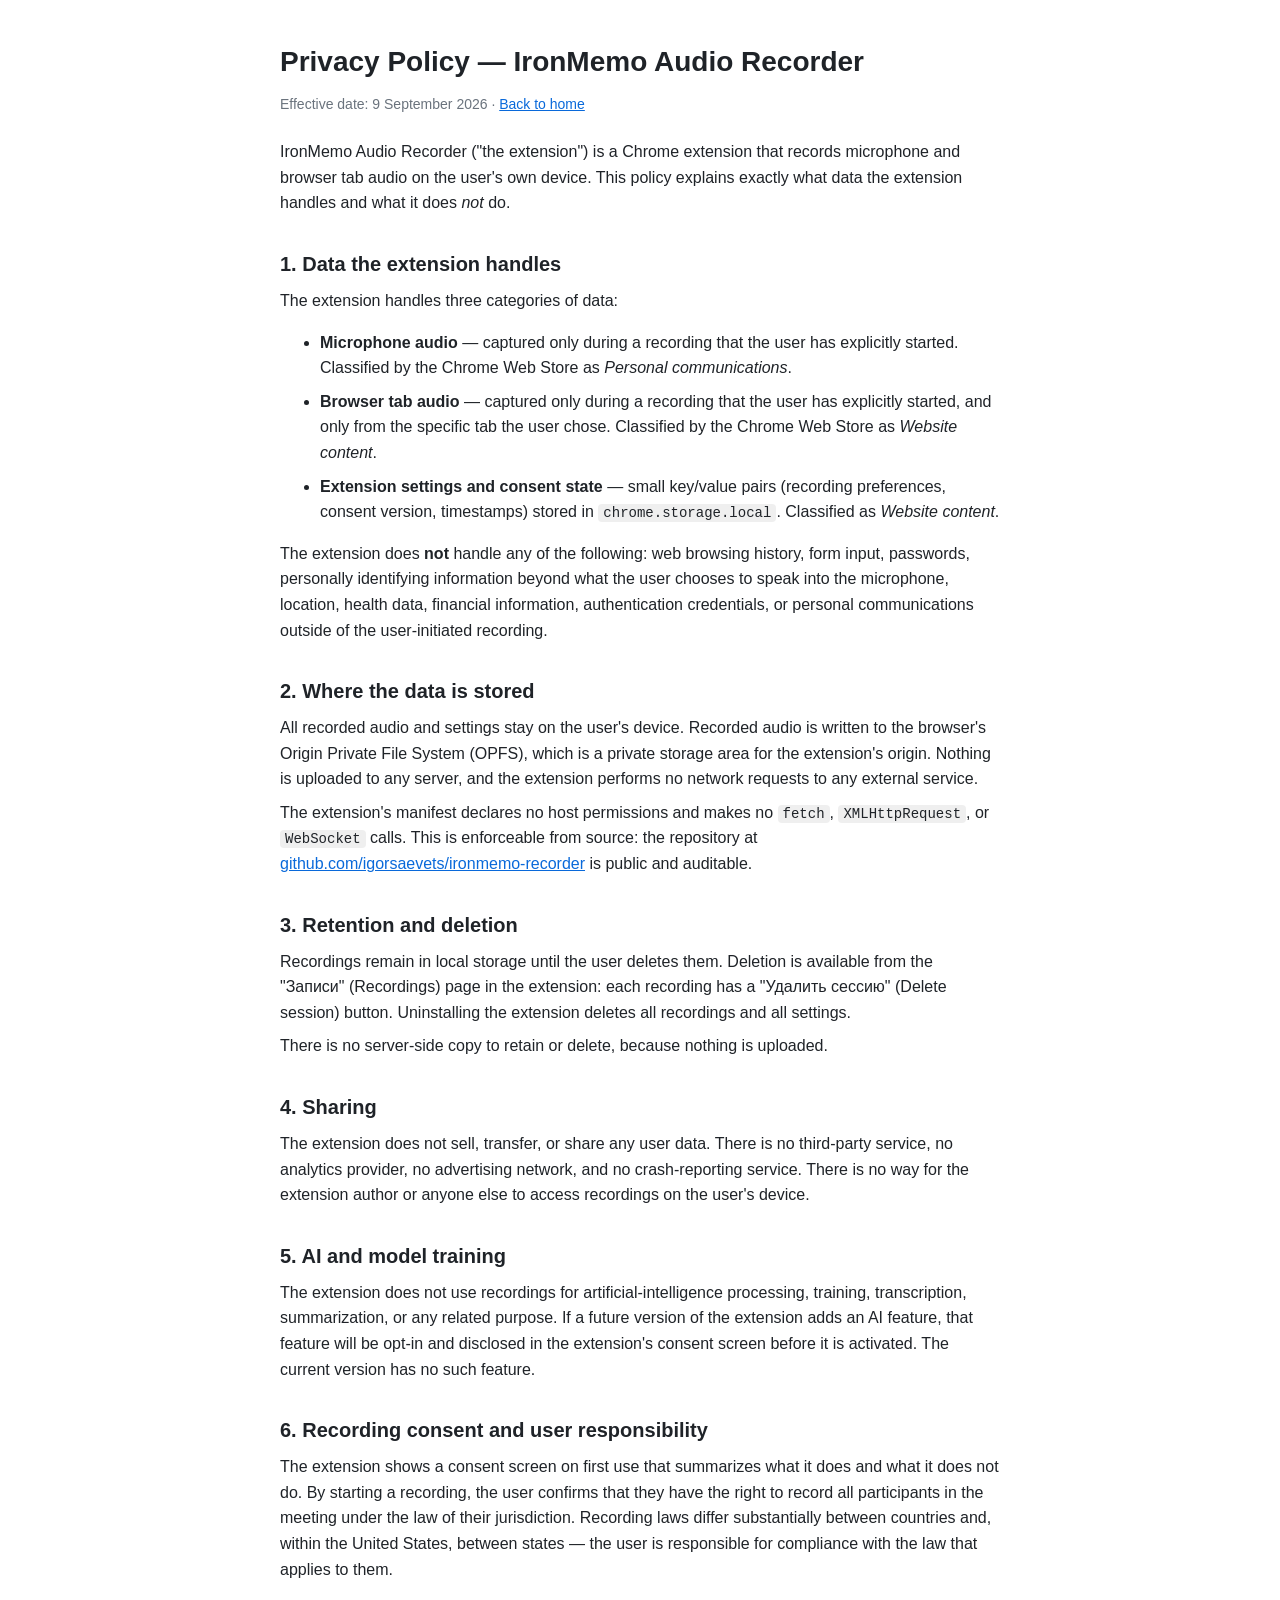
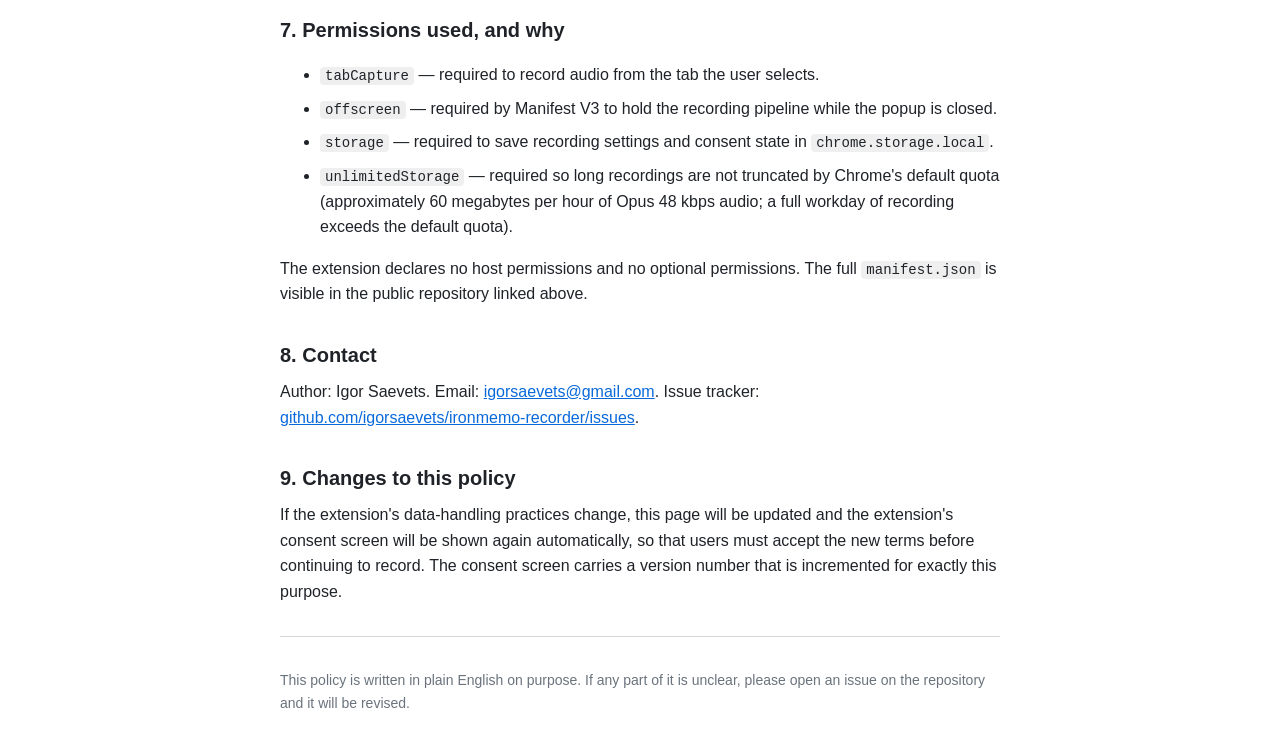
==== docs/privacy-policy.html @ f0b1908b "feat(v0.4.0): CWS submission material — privacy policy, i18n, homepage, Purple Potassium fix Group G" ====
<!DOCTYPE html>
<html lang="en">
<head>
<meta charset="utf-8">
<meta name="viewport" content="width=device-width,initial-scale=1">
<meta name="robots" content="index,follow">
<title>Privacy Policy — IronMemo Audio Recorder</title>
<style>
  :root { color-scheme: light dark; }
  html { font: 16px/1.6 -apple-system, "Segoe UI", Roboto, sans-serif; }
  body { max-width: 720px; margin: 40px auto; padding: 0 20px; color: #1f2328; background: #ffffff; }
  @media (prefers-color-scheme: dark) { body { color: #e6e8ee; background: #0f1115; } }
  h1 { font-size: 28px; margin: 0 0 8px; }
  h2 { font-size: 20px; margin: 32px 0 8px; }
  h3 { font-size: 16px; margin: 20px 0 6px; }
  p, li { margin: 8px 0; }
  code { background: rgba(120,120,120,.12); padding: 1px 5px; border-radius: 4px; font-size: 14px; }
  .meta { color: #6a737d; font-size: 14px; margin-bottom: 24px; }
  a { color: #0969da; }
  @media (prefers-color-scheme: dark) { a { color: #4f7cff; } }
  hr { border: 0; border-top: 1px solid rgba(120,120,120,.3); margin: 32px 0; }
</style>
</head>
<body>
<h1>Privacy Policy — IronMemo Audio Recorder</h1>
<p class="meta">Effective date: 9 September 2026 · <a href="./">Back to home</a></p>

<p>IronMemo Audio Recorder ("the extension") is a Chrome extension that records microphone and browser tab audio on the user's own device. This policy explains exactly what data the extension handles and what it does <em>not</em> do.</p>

<h2>1. Data the extension handles</h2>
<p>The extension handles three categories of data:</p>
<ul>
  <li><strong>Microphone audio</strong> — captured only during a recording that the user has explicitly started. Classified by the Chrome Web Store as <em>Personal communications</em>.</li>
  <li><strong>Browser tab audio</strong> — captured only during a recording that the user has explicitly started, and only from the specific tab the user chose. Classified by the Chrome Web Store as <em>Website content</em>.</li>
  <li><strong>Extension settings and consent state</strong> — small key/value pairs (recording preferences, consent version, timestamps) stored in <code>chrome.storage.local</code>. Classified as <em>Website content</em>.</li>
</ul>

<p>The extension does <strong>not</strong> handle any of the following: web browsing history, form input, passwords, personally identifying information beyond what the user chooses to speak into the microphone, location, health data, financial information, authentication credentials, or personal communications outside of the user-initiated recording.</p>

<h2>2. Where the data is stored</h2>
<p>All recorded audio and settings stay on the user's device. Recorded audio is written to the browser's Origin Private File System (OPFS), which is a private storage area for the extension's origin. Nothing is uploaded to any server, and the extension performs no network requests to any external service.</p>

<p>The extension's manifest declares no host permissions and makes no <code>fetch</code>, <code>XMLHttpRequest</code>, or <code>WebSocket</code> calls. This is enforceable from source: the repository at <a href="https://github.com/igorsaevets/ironmemo-recorder">github.com/igorsaevets/ironmemo-recorder</a> is public and auditable.</p>

<h2>3. Retention and deletion</h2>
<p>Recordings remain in local storage until the user deletes them. Deletion is available from the "Записи" (Recordings) page in the extension: each recording has a "Удалить сессию" (Delete session) button. Uninstalling the extension deletes all recordings and all settings.</p>

<p>There is no server-side copy to retain or delete, because nothing is uploaded.</p>

<h2>4. Sharing</h2>
<p>The extension does not sell, transfer, or share any user data. There is no third-party service, no analytics provider, no advertising network, and no crash-reporting service. There is no way for the extension author or anyone else to access recordings on the user's device.</p>

<h2>5. AI and model training</h2>
<p>The extension does not use recordings for artificial-intelligence processing, training, transcription, summarization, or any related purpose. If a future version of the extension adds an AI feature, that feature will be opt-in and disclosed in the extension's consent screen before it is activated. The current version has no such feature.</p>

<h2>6. Recording consent and user responsibility</h2>
<p>The extension shows a consent screen on first use that summarizes what it does and what it does not do. By starting a recording, the user confirms that they have the right to record all participants in the meeting under the law of their jurisdiction. Recording laws differ substantially between countries and, within the United States, between states — the user is responsible for compliance with the law that applies to them.</p>

<h2>7. Permissions used, and why</h2>
<ul>
  <li><code>tabCapture</code> — required to record audio from the tab the user selects.</li>
  <li><code>offscreen</code> — required by Manifest V3 to hold the recording pipeline while the popup is closed.</li>
  <li><code>storage</code> — required to save recording settings and consent state in <code>chrome.storage.local</code>.</li>
  <li><code>unlimitedStorage</code> — required so long recordings are not truncated by Chrome's default quota (approximately 60 megabytes per hour of Opus 48 kbps audio; a full workday of recording exceeds the default quota).</li>
</ul>

<p>The extension declares no host permissions and no optional permissions. The full <code>manifest.json</code> is visible in the public repository linked above.</p>

<h2>8. Contact</h2>
<p>Author: Igor Saevets. Email: <a href="mailto:igorsaevets@gmail.com">igorsaevets@gmail.com</a>. Issue tracker: <a href="https://github.com/igorsaevets/ironmemo-recorder/issues">github.com/igorsaevets/ironmemo-recorder/issues</a>.</p>

<h2>9. Changes to this policy</h2>
<p>If the extension's data-handling practices change, this page will be updated and the extension's consent screen will be shown again automatically, so that users must accept the new terms before continuing to record. The consent screen carries a version number that is incremented for exactly this purpose.</p>

<hr>
<p class="meta">This policy is written in plain English on purpose. If any part of it is unclear, please open an issue on the repository and it will be revised.</p>
</body>
</html>
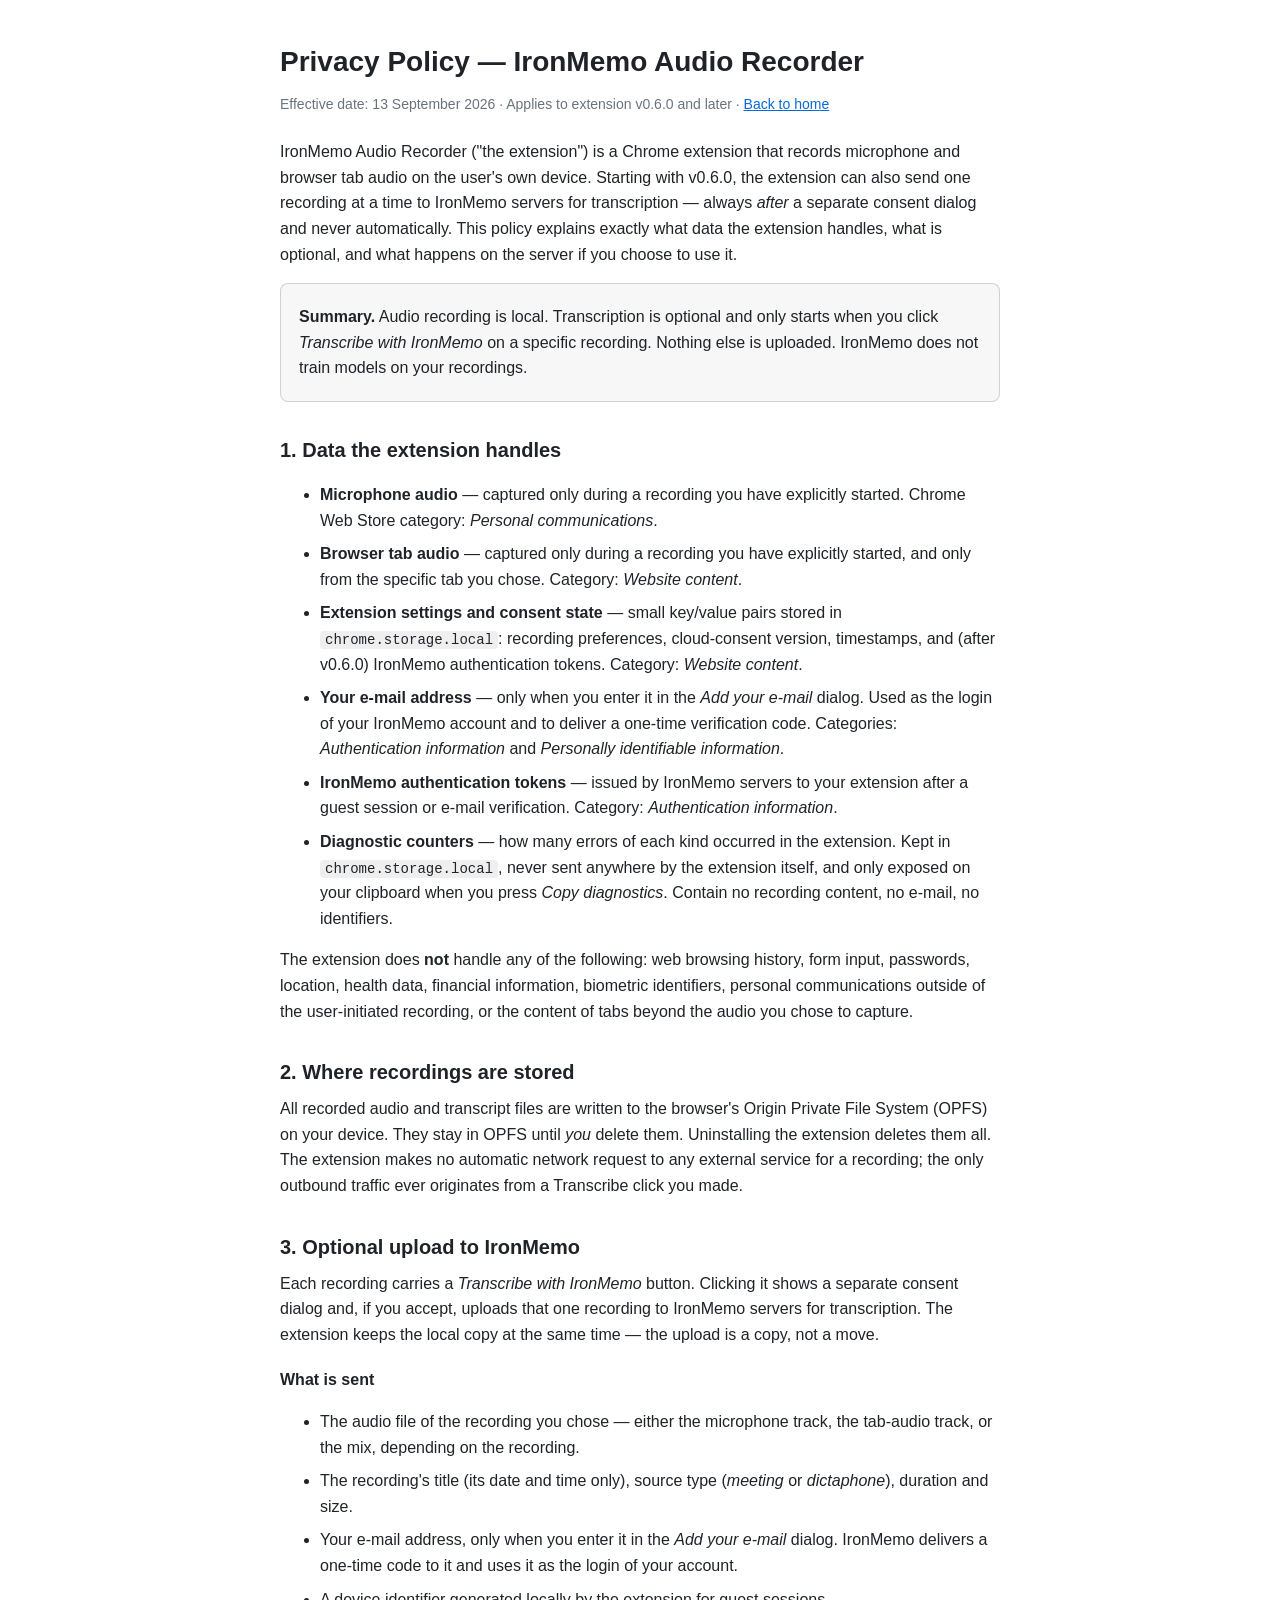
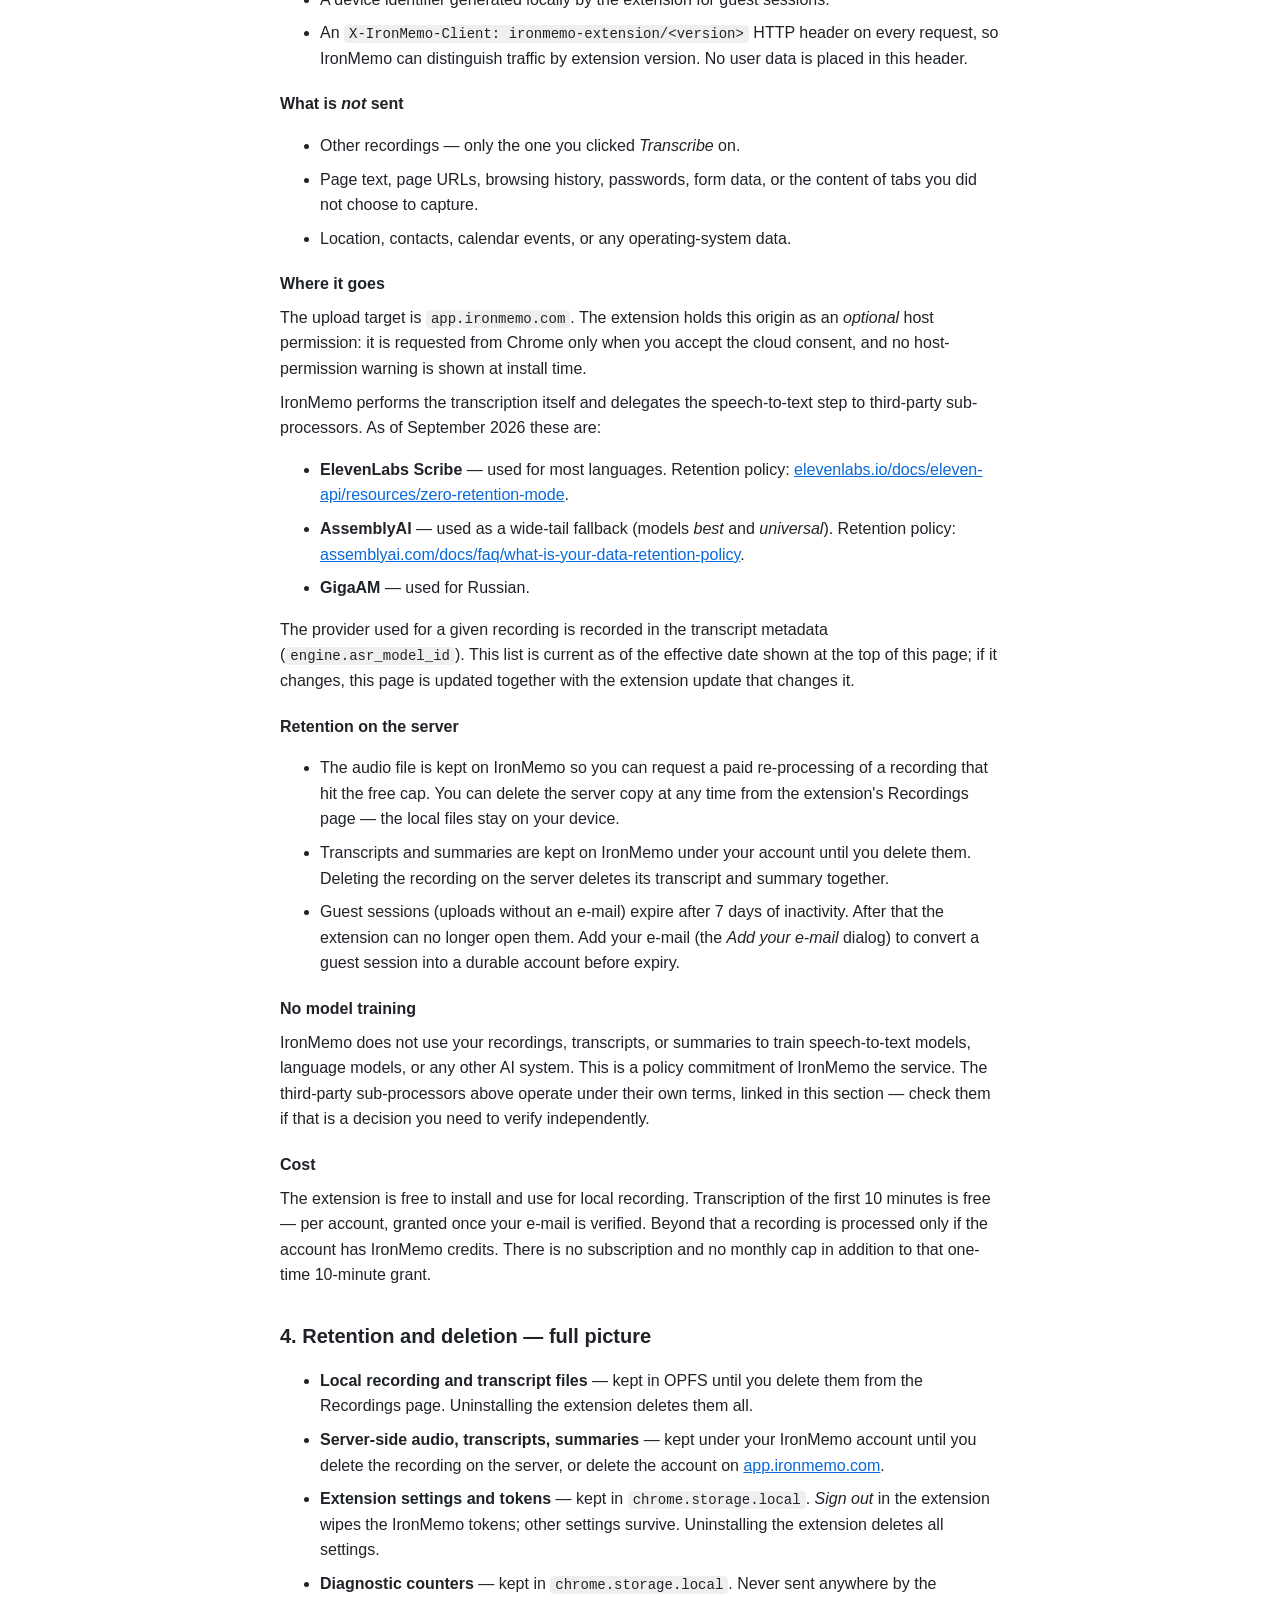
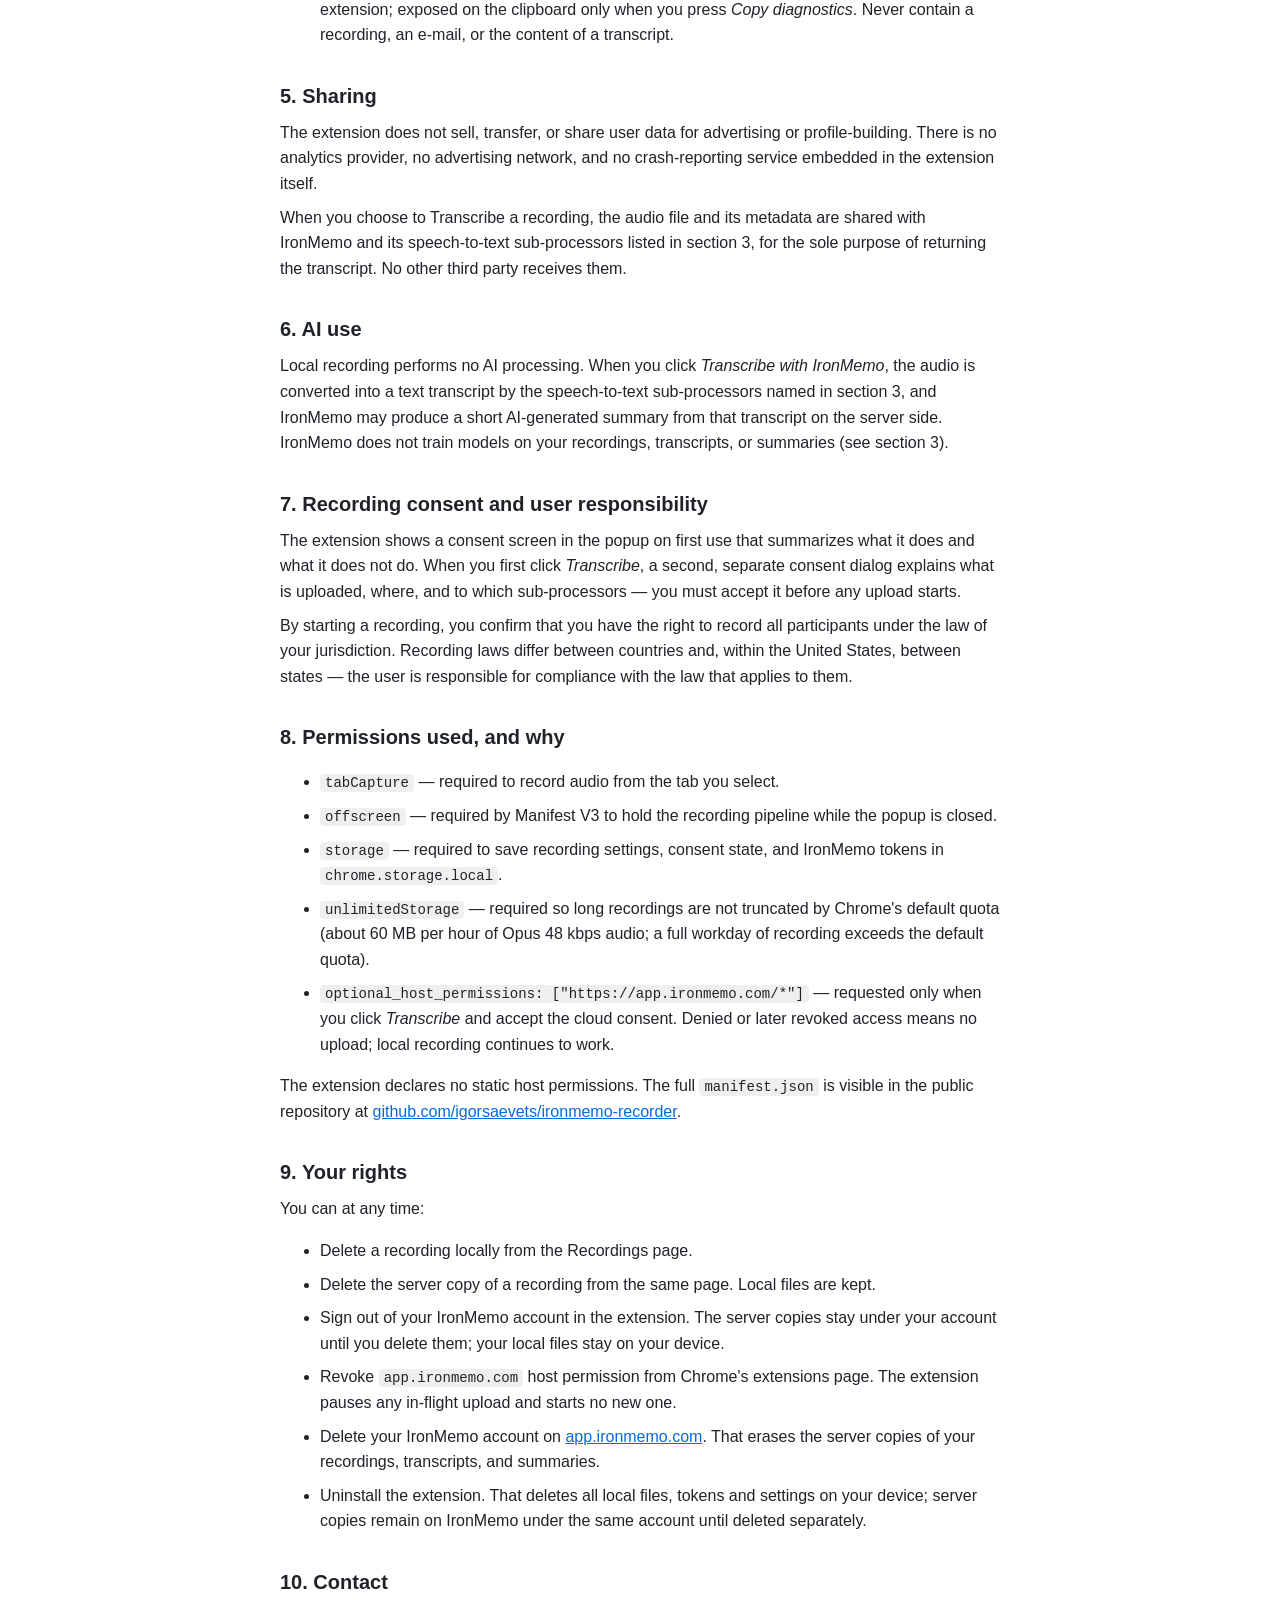
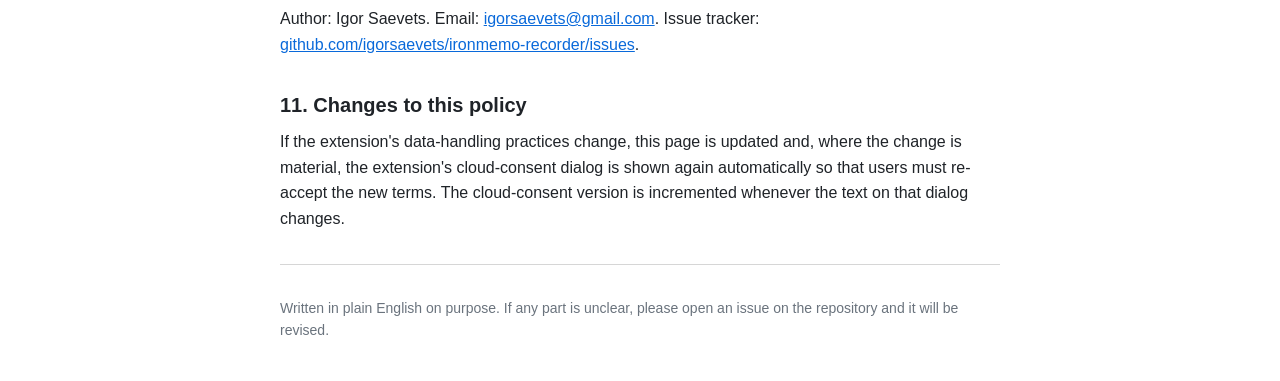
==== commit b51fffdb: "release(v0.6.0): ingest listing + privacy policy + CWS package (I4c) Ships the ingest feature to the" ====
--- a/docs/privacy-policy.html
+++ b/docs/privacy-policy.html
@@ -19,60 +19,127 @@
   a { color: #0969da; }
   @media (prefers-color-scheme: dark) { a { color: #4f7cff; } }
   hr { border: 0; border-top: 1px solid rgba(120,120,120,.3); margin: 32px 0; }
+  .box { border: 1px solid rgba(120,120,120,.3); border-radius: 8px; padding: 12px 18px; margin: 16px 0; background: rgba(120,120,120,.06); }
 </style>
 </head>
 <body>
 <h1>Privacy Policy — IronMemo Audio Recorder</h1>
-<p class="meta">Effective date: 9 September 2026 · <a href="./">Back to home</a></p>
+<p class="meta">Effective date: 13 September 2026 · Applies to extension v0.6.0 and later · <a href="./">Back to home</a></p>
 
-<p>IronMemo Audio Recorder ("the extension") is a Chrome extension that records microphone and browser tab audio on the user's own device. This policy explains exactly what data the extension handles and what it does <em>not</em> do.</p>
+<p>IronMemo Audio Recorder ("the extension") is a Chrome extension that records microphone and browser tab audio on the user's own device. Starting with v0.6.0, the extension can also send one recording at a time to IronMemo servers for transcription — always <em>after</em> a separate consent dialog and never automatically. This policy explains exactly what data the extension handles, what is optional, and what happens on the server if you choose to use it.</p>
+
+<div class="box">
+<p><strong>Summary.</strong> Audio recording is local. Transcription is optional and only starts when you click <em>Transcribe with IronMemo</em> on a specific recording. Nothing else is uploaded. IronMemo does not train models on your recordings.</p>
+</div>
 
 <h2>1. Data the extension handles</h2>
-<p>The extension handles three categories of data:</p>
 <ul>
-  <li><strong>Microphone audio</strong> — captured only during a recording that the user has explicitly started. Classified by the Chrome Web Store as <em>Personal communications</em>.</li>
-  <li><strong>Browser tab audio</strong> — captured only during a recording that the user has explicitly started, and only from the specific tab the user chose. Classified by the Chrome Web Store as <em>Website content</em>.</li>
-  <li><strong>Extension settings and consent state</strong> — small key/value pairs (recording preferences, consent version, timestamps) stored in <code>chrome.storage.local</code>. Classified as <em>Website content</em>.</li>
+  <li><strong>Microphone audio</strong> — captured only during a recording you have explicitly started. Chrome Web Store category: <em>Personal communications</em>.</li>
+  <li><strong>Browser tab audio</strong> — captured only during a recording you have explicitly started, and only from the specific tab you chose. Category: <em>Website content</em>.</li>
+  <li><strong>Extension settings and consent state</strong> — small key/value pairs stored in <code>chrome.storage.local</code>: recording preferences, cloud-consent version, timestamps, and (after v0.6.0) IronMemo authentication tokens. Category: <em>Website content</em>.</li>
+  <li><strong>Your e-mail address</strong> — only when you enter it in the <em>Add your e-mail</em> dialog. Used as the login of your IronMemo account and to deliver a one-time verification code. Categories: <em>Authentication information</em> and <em>Personally identifiable information</em>.</li>
+  <li><strong>IronMemo authentication tokens</strong> — issued by IronMemo servers to your extension after a guest session or e-mail verification. Category: <em>Authentication information</em>.</li>
+  <li><strong>Diagnostic counters</strong> — how many errors of each kind occurred in the extension. Kept in <code>chrome.storage.local</code>, never sent anywhere by the extension itself, and only exposed on your clipboard when you press <em>Copy diagnostics</em>. Contain no recording content, no e-mail, no identifiers.</li>
 </ul>
 
-<p>The extension does <strong>not</strong> handle any of the following: web browsing history, form input, passwords, personally identifying information beyond what the user chooses to speak into the microphone, location, health data, financial information, authentication credentials, or personal communications outside of the user-initiated recording.</p>
+<p>The extension does <strong>not</strong> handle any of the following: web browsing history, form input, passwords, location, health data, financial information, biometric identifiers, personal communications outside of the user-initiated recording, or the content of tabs beyond the audio you chose to capture.</p>
 
-<h2>2. Where the data is stored</h2>
-<p>All recorded audio and settings stay on the user's device. Recorded audio is written to the browser's Origin Private File System (OPFS), which is a private storage area for the extension's origin. Nothing is uploaded to any server, and the extension performs no network requests to any external service.</p>
+<h2>2. Where recordings are stored</h2>
+<p>All recorded audio and transcript files are written to the browser's Origin Private File System (OPFS) on your device. They stay in OPFS until <em>you</em> delete them. Uninstalling the extension deletes them all. The extension makes no automatic network request to any external service for a recording; the only outbound traffic ever originates from a Transcribe click you made.</p>
 
-<p>The extension's manifest declares no host permissions and makes no <code>fetch</code>, <code>XMLHttpRequest</code>, or <code>WebSocket</code> calls. This is enforceable from source: the repository at <a href="https://github.com/igorsaevets/ironmemo-recorder">github.com/igorsaevets/ironmemo-recorder</a> is public and auditable.</p>
+<h2>3. Optional upload to IronMemo</h2>
 
-<h2>3. Retention and deletion</h2>
-<p>Recordings remain in local storage until the user deletes them. Deletion is available from the "Записи" (Recordings) page in the extension: each recording has a "Удалить сессию" (Delete session) button. Uninstalling the extension deletes all recordings and all settings.</p>
+<p>Each recording carries a <em>Transcribe with IronMemo</em> button. Clicking it shows a separate consent dialog and, if you accept, uploads that one recording to IronMemo servers for transcription. The extension keeps the local copy at the same time — the upload is a copy, not a move.</p>
 
-<p>There is no server-side copy to retain or delete, because nothing is uploaded.</p>
-
-<h2>4. Sharing</h2>
-<p>The extension does not sell, transfer, or share any user data. There is no third-party service, no analytics provider, no advertising network, and no crash-reporting service. There is no way for the extension author or anyone else to access recordings on the user's device.</p>
-
-<h2>5. AI and model training</h2>
-<p>The extension does not use recordings for artificial-intelligence processing, training, transcription, summarization, or any related purpose. If a future version of the extension adds an AI feature, that feature will be opt-in and disclosed in the extension's consent screen before it is activated. The current version has no such feature.</p>
-
-<h2>6. Recording consent and user responsibility</h2>
-<p>The extension shows a consent screen on first use that summarizes what it does and what it does not do. By starting a recording, the user confirms that they have the right to record all participants in the meeting under the law of their jurisdiction. Recording laws differ substantially between countries and, within the United States, between states — the user is responsible for compliance with the law that applies to them.</p>
-
-<h2>7. Permissions used, and why</h2>
+<h3>What is sent</h3>
 <ul>
-  <li><code>tabCapture</code> — required to record audio from the tab the user selects.</li>
-  <li><code>offscreen</code> — required by Manifest V3 to hold the recording pipeline while the popup is closed.</li>
-  <li><code>storage</code> — required to save recording settings and consent state in <code>chrome.storage.local</code>.</li>
-  <li><code>unlimitedStorage</code> — required so long recordings are not truncated by Chrome's default quota (approximately 60 megabytes per hour of Opus 48 kbps audio; a full workday of recording exceeds the default quota).</li>
+  <li>The audio file of the recording you chose — either the microphone track, the tab-audio track, or the mix, depending on the recording.</li>
+  <li>The recording's title (its date and time only), source type (<em>meeting</em> or <em>dictaphone</em>), duration and size.</li>
+  <li>Your e-mail address, only when you enter it in the <em>Add your e-mail</em> dialog. IronMemo delivers a one-time code to it and uses it as the login of your account.</li>
+  <li>A device identifier generated locally by the extension for guest sessions.</li>
+  <li>An <code>X-IronMemo-Client: ironmemo-extension/&lt;version&gt;</code> HTTP header on every request, so IronMemo can distinguish traffic by extension version. No user data is placed in this header.</li>
 </ul>
 
-<p>The extension declares no host permissions and no optional permissions. The full <code>manifest.json</code> is visible in the public repository linked above.</p>
+<h3>What is <em>not</em> sent</h3>
+<ul>
+  <li>Other recordings — only the one you clicked <em>Transcribe</em> on.</li>
+  <li>Page text, page URLs, browsing history, passwords, form data, or the content of tabs you did not choose to capture.</li>
+  <li>Location, contacts, calendar events, or any operating-system data.</li>
+</ul>
 
-<h2>8. Contact</h2>
+<h3>Where it goes</h3>
+<p>The upload target is <code>app.ironmemo.com</code>. The extension holds this origin as an <em>optional</em> host permission: it is requested from Chrome only when you accept the cloud consent, and no host-permission warning is shown at install time.</p>
+
+<p>IronMemo performs the transcription itself and delegates the speech-to-text step to third-party sub-processors. As of September 2026 these are:</p>
+<ul>
+  <li><strong>ElevenLabs Scribe</strong> — used for most languages. Retention policy: <a href="https://elevenlabs.io/docs/eleven-api/resources/zero-retention-mode">elevenlabs.io/docs/eleven-api/resources/zero-retention-mode</a>.</li>
+  <li><strong>AssemblyAI</strong> — used as a wide-tail fallback (models <em>best</em> and <em>universal</em>). Retention policy: <a href="https://www.assemblyai.com/docs/faq/what-is-your-data-retention-policy">assemblyai.com/docs/faq/what-is-your-data-retention-policy</a>.</li>
+  <li><strong>GigaAM</strong> — used for Russian.</li>
+</ul>
+<p>The provider used for a given recording is recorded in the transcript metadata (<code>engine.asr_model_id</code>). This list is current as of the effective date shown at the top of this page; if it changes, this page is updated together with the extension update that changes it.</p>
+
+<h3>Retention on the server</h3>
+<ul>
+  <li>The audio file is kept on IronMemo so you can request a paid re-processing of a recording that hit the free cap. You can delete the server copy at any time from the extension's Recordings page — the local files stay on your device.</li>
+  <li>Transcripts and summaries are kept on IronMemo under your account until you delete them. Deleting the recording on the server deletes its transcript and summary together.</li>
+  <li>Guest sessions (uploads without an e-mail) expire after 7 days of inactivity. After that the extension can no longer open them. Add your e-mail (the <em>Add your e-mail</em> dialog) to convert a guest session into a durable account before expiry.</li>
+</ul>
+
+<h3>No model training</h3>
+<p>IronMemo does not use your recordings, transcripts, or summaries to train speech-to-text models, language models, or any other AI system. This is a policy commitment of IronMemo the service. The third-party sub-processors above operate under their own terms, linked in this section — check them if that is a decision you need to verify independently.</p>
+
+<h3>Cost</h3>
+<p>The extension is free to install and use for local recording. Transcription of the first 10 minutes is free — per account, granted once your e-mail is verified. Beyond that a recording is processed only if the account has IronMemo credits. There is no subscription and no monthly cap in addition to that one-time 10-minute grant.</p>
+
+<h2>4. Retention and deletion — full picture</h2>
+<ul>
+  <li><strong>Local recording and transcript files</strong> — kept in OPFS until you delete them from the Recordings page. Uninstalling the extension deletes them all.</li>
+  <li><strong>Server-side audio, transcripts, summaries</strong> — kept under your IronMemo account until you delete the recording on the server, or delete the account on <a href="https://app.ironmemo.com">app.ironmemo.com</a>.</li>
+  <li><strong>Extension settings and tokens</strong> — kept in <code>chrome.storage.local</code>. <em>Sign out</em> in the extension wipes the IronMemo tokens; other settings survive. Uninstalling the extension deletes all settings.</li>
+  <li><strong>Diagnostic counters</strong> — kept in <code>chrome.storage.local</code>. Never sent anywhere by the extension; exposed on the clipboard only when you press <em>Copy diagnostics</em>. Never contain a recording, an e-mail, or the content of a transcript.</li>
+</ul>
+
+<h2>5. Sharing</h2>
+<p>The extension does not sell, transfer, or share user data for advertising or profile-building. There is no analytics provider, no advertising network, and no crash-reporting service embedded in the extension itself.</p>
+
+<p>When you choose to Transcribe a recording, the audio file and its metadata are shared with IronMemo and its speech-to-text sub-processors listed in section 3, for the sole purpose of returning the transcript. No other third party receives them.</p>
+
+<h2>6. AI use</h2>
+<p>Local recording performs no AI processing. When you click <em>Transcribe with IronMemo</em>, the audio is converted into a text transcript by the speech-to-text sub-processors named in section 3, and IronMemo may produce a short AI-generated summary from that transcript on the server side. IronMemo does not train models on your recordings, transcripts, or summaries (see section 3).</p>
+
+<h2>7. Recording consent and user responsibility</h2>
+<p>The extension shows a consent screen in the popup on first use that summarizes what it does and what it does not do. When you first click <em>Transcribe</em>, a second, separate consent dialog explains what is uploaded, where, and to which sub-processors — you must accept it before any upload starts.</p>
+<p>By starting a recording, you confirm that you have the right to record all participants under the law of your jurisdiction. Recording laws differ between countries and, within the United States, between states — the user is responsible for compliance with the law that applies to them.</p>
+
+<h2>8. Permissions used, and why</h2>
+<ul>
+  <li><code>tabCapture</code> — required to record audio from the tab you select.</li>
+  <li><code>offscreen</code> — required by Manifest V3 to hold the recording pipeline while the popup is closed.</li>
+  <li><code>storage</code> — required to save recording settings, consent state, and IronMemo tokens in <code>chrome.storage.local</code>.</li>
+  <li><code>unlimitedStorage</code> — required so long recordings are not truncated by Chrome's default quota (about 60 MB per hour of Opus 48 kbps audio; a full workday of recording exceeds the default quota).</li>
+  <li><code>optional_host_permissions: ["https://app.ironmemo.com/*"]</code> — requested only when you click <em>Transcribe</em> and accept the cloud consent. Denied or later revoked access means no upload; local recording continues to work.</li>
+</ul>
+
+<p>The extension declares no static host permissions. The full <code>manifest.json</code> is visible in the public repository at <a href="https://github.com/igorsaevets/ironmemo-recorder">github.com/igorsaevets/ironmemo-recorder</a>.</p>
+
+<h2>9. Your rights</h2>
+<p>You can at any time:</p>
+<ul>
+  <li>Delete a recording locally from the Recordings page.</li>
+  <li>Delete the server copy of a recording from the same page. Local files are kept.</li>
+  <li>Sign out of your IronMemo account in the extension. The server copies stay under your account until you delete them; your local files stay on your device.</li>
+  <li>Revoke <code>app.ironmemo.com</code> host permission from Chrome's extensions page. The extension pauses any in-flight upload and starts no new one.</li>
+  <li>Delete your IronMemo account on <a href="https://app.ironmemo.com">app.ironmemo.com</a>. That erases the server copies of your recordings, transcripts, and summaries.</li>
+  <li>Uninstall the extension. That deletes all local files, tokens and settings on your device; server copies remain on IronMemo under the same account until deleted separately.</li>
+</ul>
+
+<h2>10. Contact</h2>
 <p>Author: Igor Saevets. Email: <a href="mailto:igorsaevets@gmail.com">igorsaevets@gmail.com</a>. Issue tracker: <a href="https://github.com/igorsaevets/ironmemo-recorder/issues">github.com/igorsaevets/ironmemo-recorder/issues</a>.</p>
 
-<h2>9. Changes to this policy</h2>
-<p>If the extension's data-handling practices change, this page will be updated and the extension's consent screen will be shown again automatically, so that users must accept the new terms before continuing to record. The consent screen carries a version number that is incremented for exactly this purpose.</p>
+<h2>11. Changes to this policy</h2>
+<p>If the extension's data-handling practices change, this page is updated and, where the change is material, the extension's cloud-consent dialog is shown again automatically so that users must re-accept the new terms. The cloud-consent version is incremented whenever the text on that dialog changes.</p>
 
 <hr>
-<p class="meta">This policy is written in plain English on purpose. If any part of it is unclear, please open an issue on the repository and it will be revised.</p>
+<p class="meta">Written in plain English on purpose. If any part is unclear, please open an issue on the repository and it will be revised.</p>
 </body>
 </html>
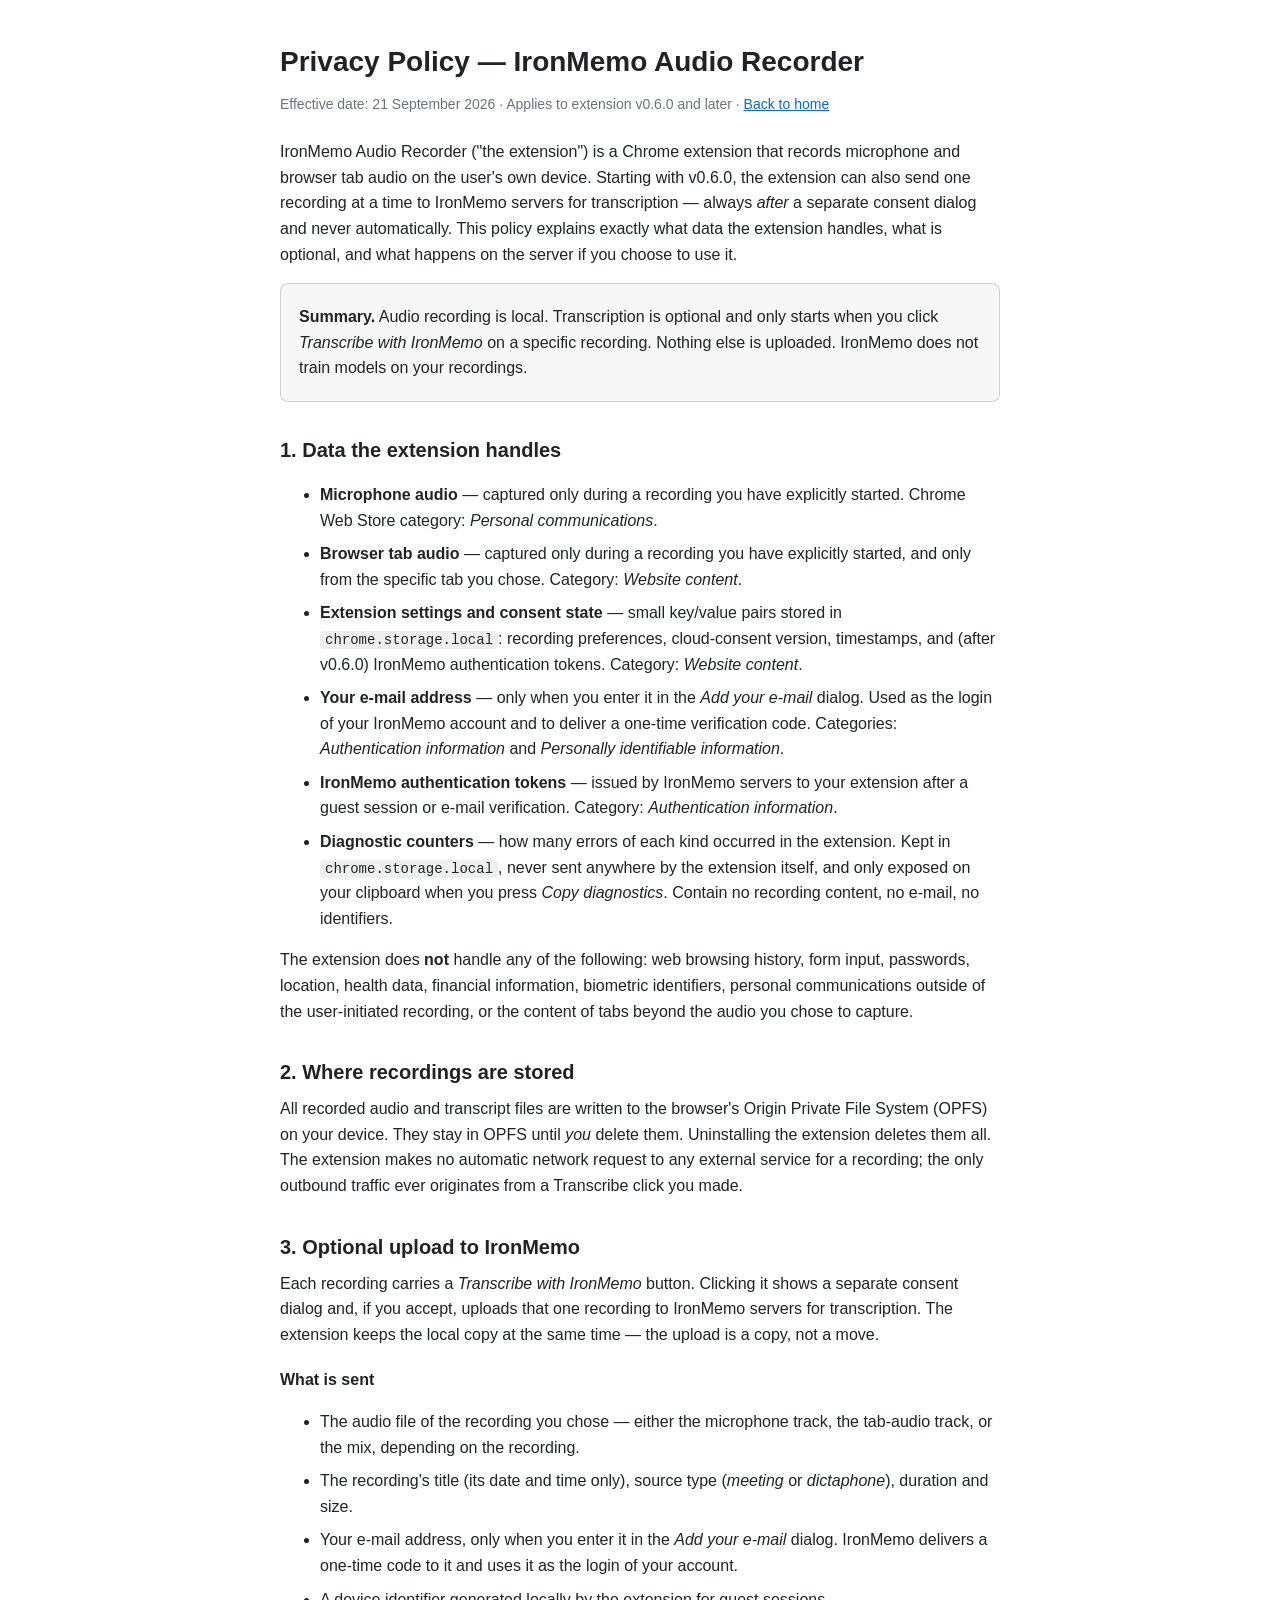
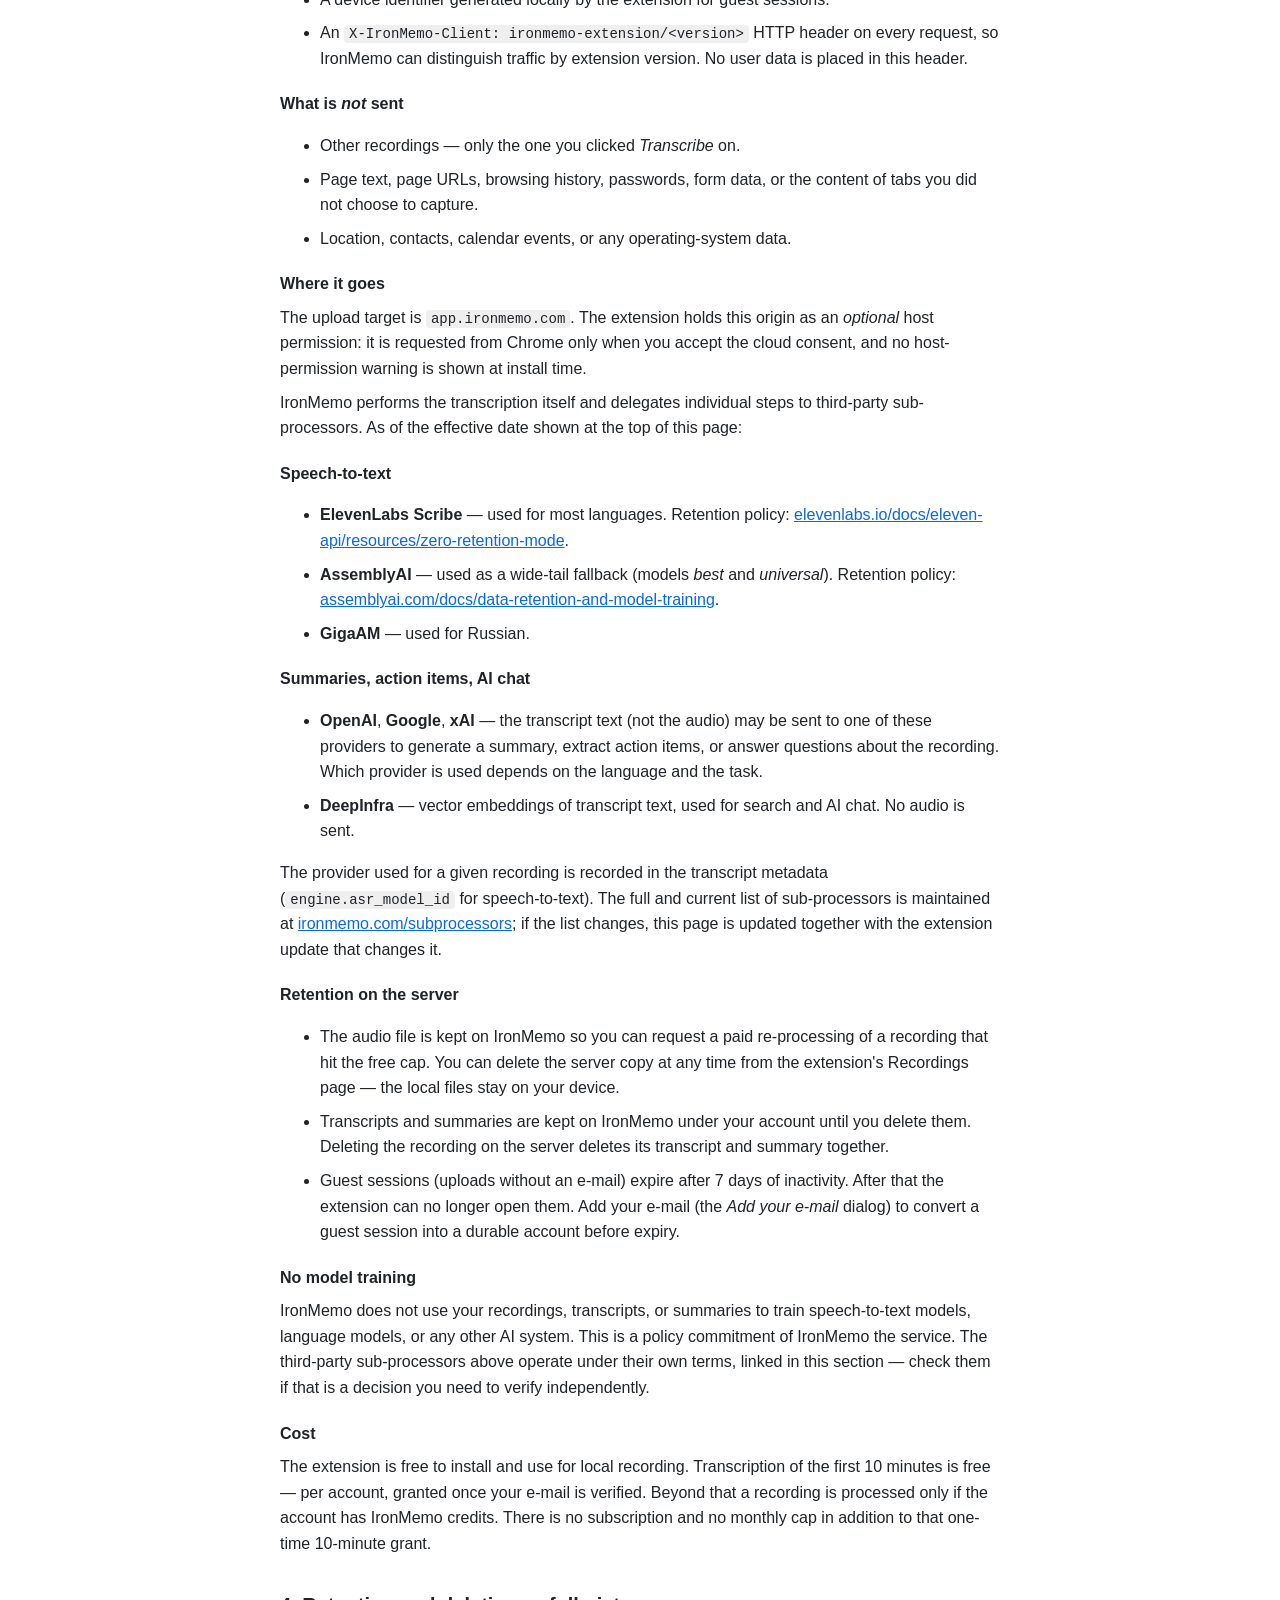
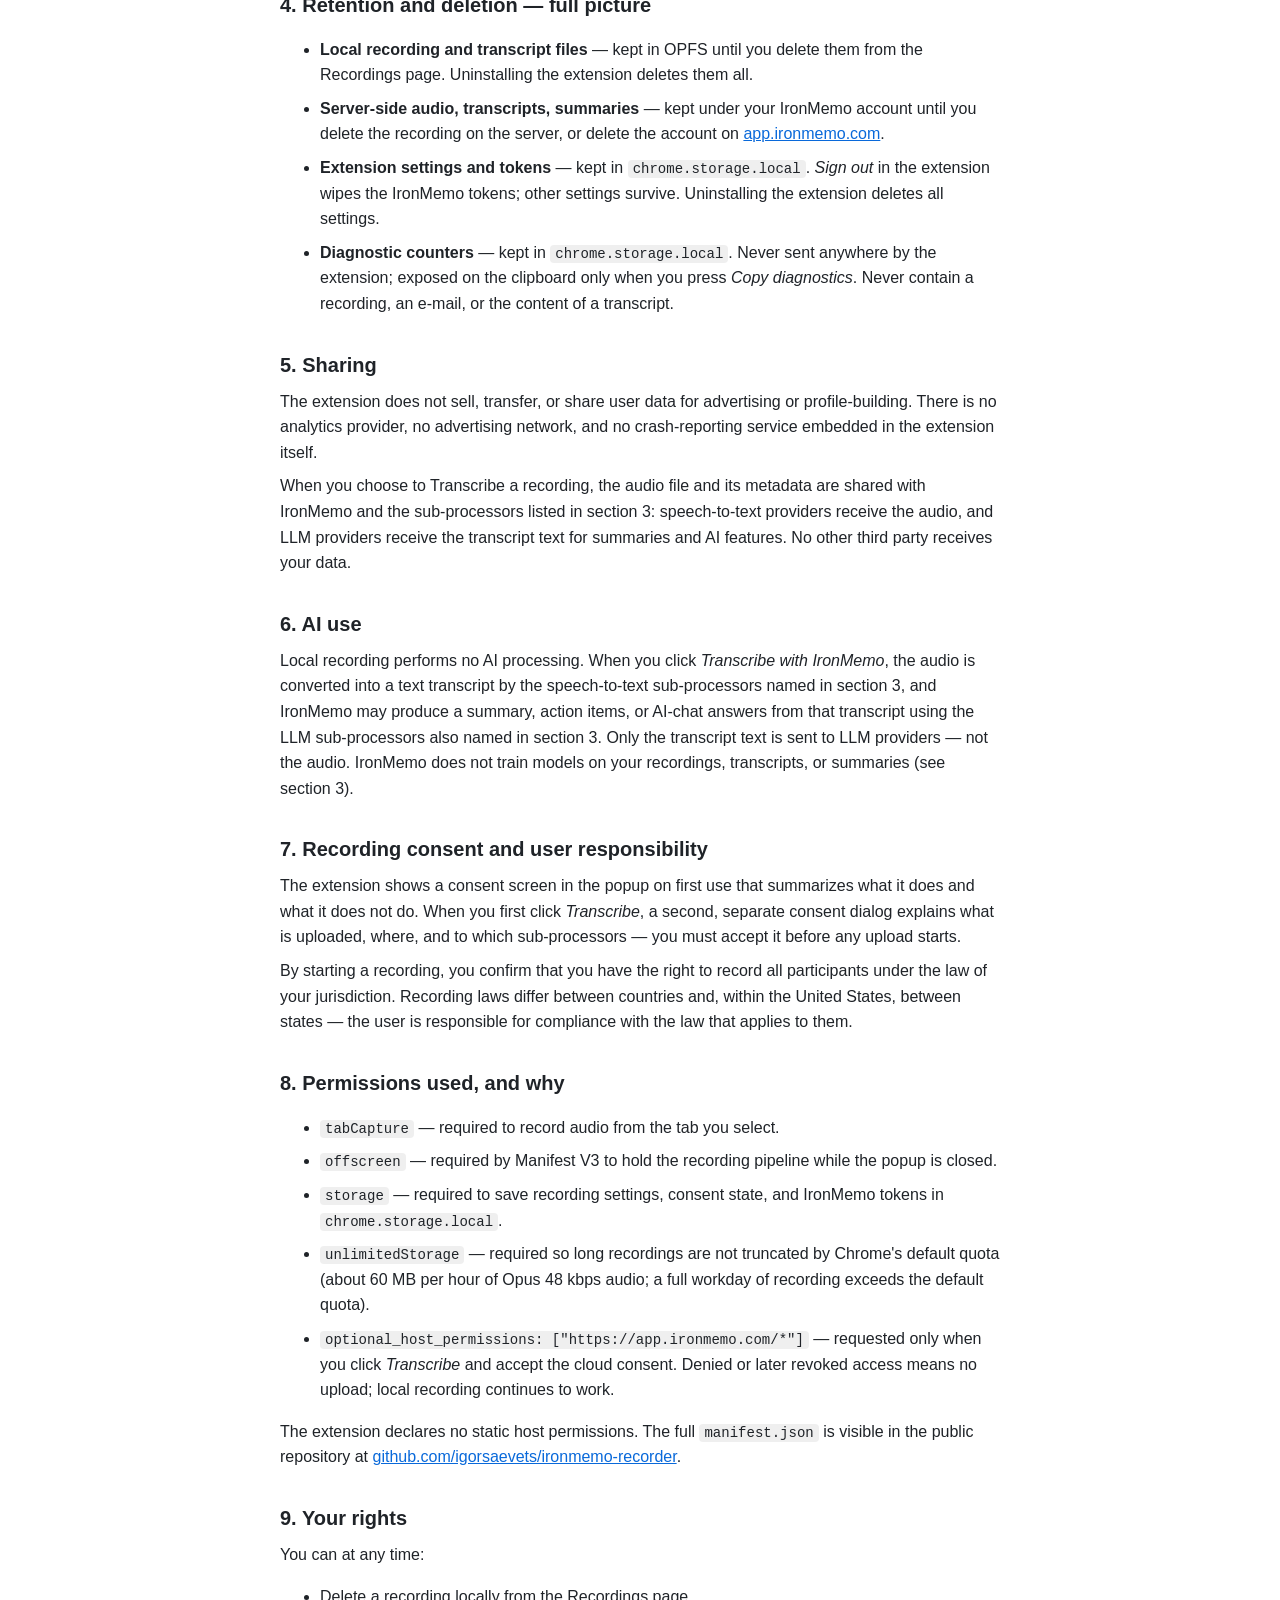
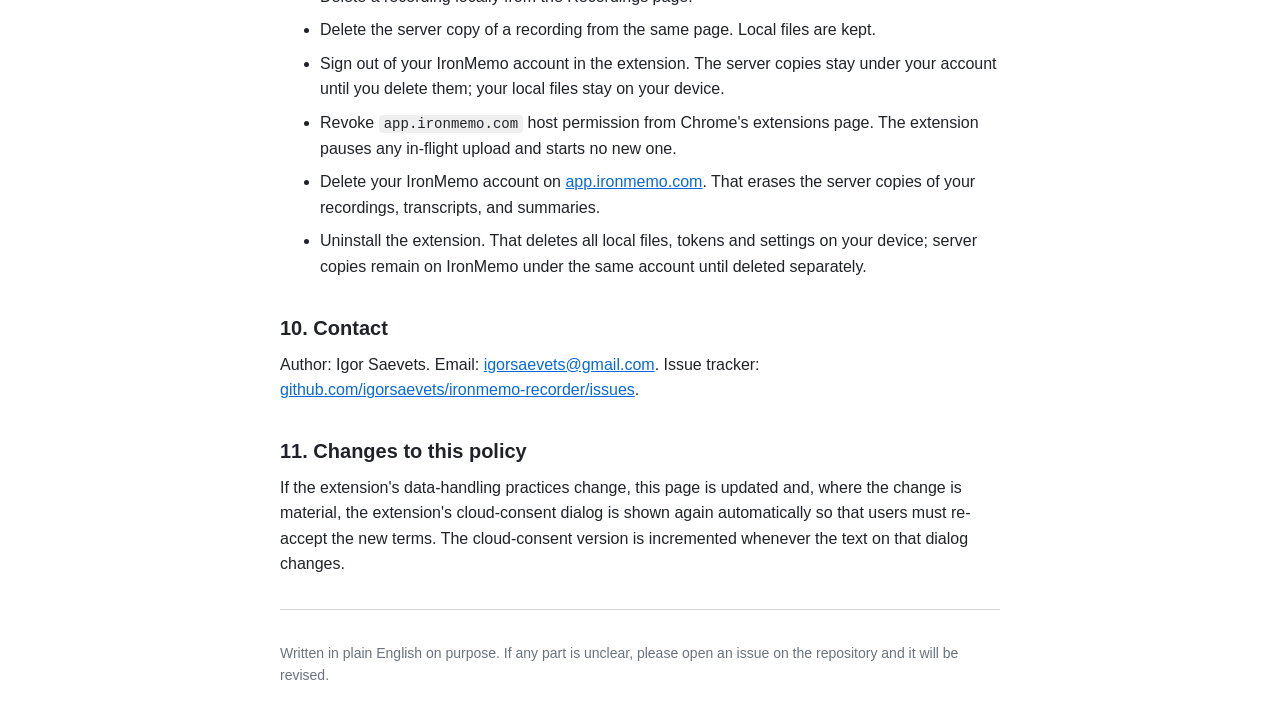
==== commit 3d6cd79b: "fix(A3): correct false and stale public claims GitHub Pages landing claimed "no cloud upload" and "n" ====
--- a/docs/privacy-policy.html
+++ b/docs/privacy-policy.html
@@ -24,7 +24,7 @@
 </head>
 <body>
 <h1>Privacy Policy — IronMemo Audio Recorder</h1>
-<p class="meta">Effective date: 13 September 2026 · Applies to extension v0.6.0 and later · <a href="./">Back to home</a></p>
+<p class="meta">Effective date: 21 September 2026 · Applies to extension v0.6.0 and later · <a href="./">Back to home</a></p>
 
 <p>IronMemo Audio Recorder ("the extension") is a Chrome extension that records microphone and browser tab audio on the user's own device. Starting with v0.6.0, the extension can also send one recording at a time to IronMemo servers for transcription — always <em>after</em> a separate consent dialog and never automatically. This policy explains exactly what data the extension handles, what is optional, and what happens on the server if you choose to use it.</p>
 
@@ -70,13 +70,22 @@
 <h3>Where it goes</h3>
 <p>The upload target is <code>app.ironmemo.com</code>. The extension holds this origin as an <em>optional</em> host permission: it is requested from Chrome only when you accept the cloud consent, and no host-permission warning is shown at install time.</p>
 
-<p>IronMemo performs the transcription itself and delegates the speech-to-text step to third-party sub-processors. As of September 2026 these are:</p>
+<p>IronMemo performs the transcription itself and delegates individual steps to third-party sub-processors. As of the effective date shown at the top of this page:</p>
+
+<h3>Speech-to-text</h3>
 <ul>
   <li><strong>ElevenLabs Scribe</strong> — used for most languages. Retention policy: <a href="https://elevenlabs.io/docs/eleven-api/resources/zero-retention-mode">elevenlabs.io/docs/eleven-api/resources/zero-retention-mode</a>.</li>
-  <li><strong>AssemblyAI</strong> — used as a wide-tail fallback (models <em>best</em> and <em>universal</em>). Retention policy: <a href="https://www.assemblyai.com/docs/faq/what-is-your-data-retention-policy">assemblyai.com/docs/faq/what-is-your-data-retention-policy</a>.</li>
+  <li><strong>AssemblyAI</strong> — used as a wide-tail fallback (models <em>best</em> and <em>universal</em>). Retention policy: <a href="https://www.assemblyai.com/docs/data-retention-and-model-training">assemblyai.com/docs/data-retention-and-model-training</a>.</li>
   <li><strong>GigaAM</strong> — used for Russian.</li>
 </ul>
-<p>The provider used for a given recording is recorded in the transcript metadata (<code>engine.asr_model_id</code>). This list is current as of the effective date shown at the top of this page; if it changes, this page is updated together with the extension update that changes it.</p>
+
+<h3>Summaries, action items, AI chat</h3>
+<ul>
+  <li><strong>OpenAI</strong>, <strong>Google</strong>, <strong>xAI</strong> — the transcript text (not the audio) may be sent to one of these providers to generate a summary, extract action items, or answer questions about the recording. Which provider is used depends on the language and the task.</li>
+  <li><strong>DeepInfra</strong> — vector embeddings of transcript text, used for search and AI chat. No audio is sent.</li>
+</ul>
+
+<p>The provider used for a given recording is recorded in the transcript metadata (<code>engine.asr_model_id</code> for speech-to-text). The full and current list of sub-processors is maintained at <a href="https://ironmemo.com/subprocessors">ironmemo.com/subprocessors</a>; if the list changes, this page is updated together with the extension update that changes it.</p>
 
 <h3>Retention on the server</h3>
 <ul>
@@ -102,10 +111,10 @@
 <h2>5. Sharing</h2>
 <p>The extension does not sell, transfer, or share user data for advertising or profile-building. There is no analytics provider, no advertising network, and no crash-reporting service embedded in the extension itself.</p>
 
-<p>When you choose to Transcribe a recording, the audio file and its metadata are shared with IronMemo and its speech-to-text sub-processors listed in section 3, for the sole purpose of returning the transcript. No other third party receives them.</p>
+<p>When you choose to Transcribe a recording, the audio file and its metadata are shared with IronMemo and the sub-processors listed in section 3: speech-to-text providers receive the audio, and LLM providers receive the transcript text for summaries and AI features. No other third party receives your data.</p>
 
 <h2>6. AI use</h2>
-<p>Local recording performs no AI processing. When you click <em>Transcribe with IronMemo</em>, the audio is converted into a text transcript by the speech-to-text sub-processors named in section 3, and IronMemo may produce a short AI-generated summary from that transcript on the server side. IronMemo does not train models on your recordings, transcripts, or summaries (see section 3).</p>
+<p>Local recording performs no AI processing. When you click <em>Transcribe with IronMemo</em>, the audio is converted into a text transcript by the speech-to-text sub-processors named in section 3, and IronMemo may produce a summary, action items, or AI-chat answers from that transcript using the LLM sub-processors also named in section 3. Only the transcript text is sent to LLM providers — not the audio. IronMemo does not train models on your recordings, transcripts, or summaries (see section 3).</p>
 
 <h2>7. Recording consent and user responsibility</h2>
 <p>The extension shows a consent screen in the popup on first use that summarizes what it does and what it does not do. When you first click <em>Transcribe</em>, a second, separate consent dialog explains what is uploaded, where, and to which sub-processors — you must accept it before any upload starts.</p>
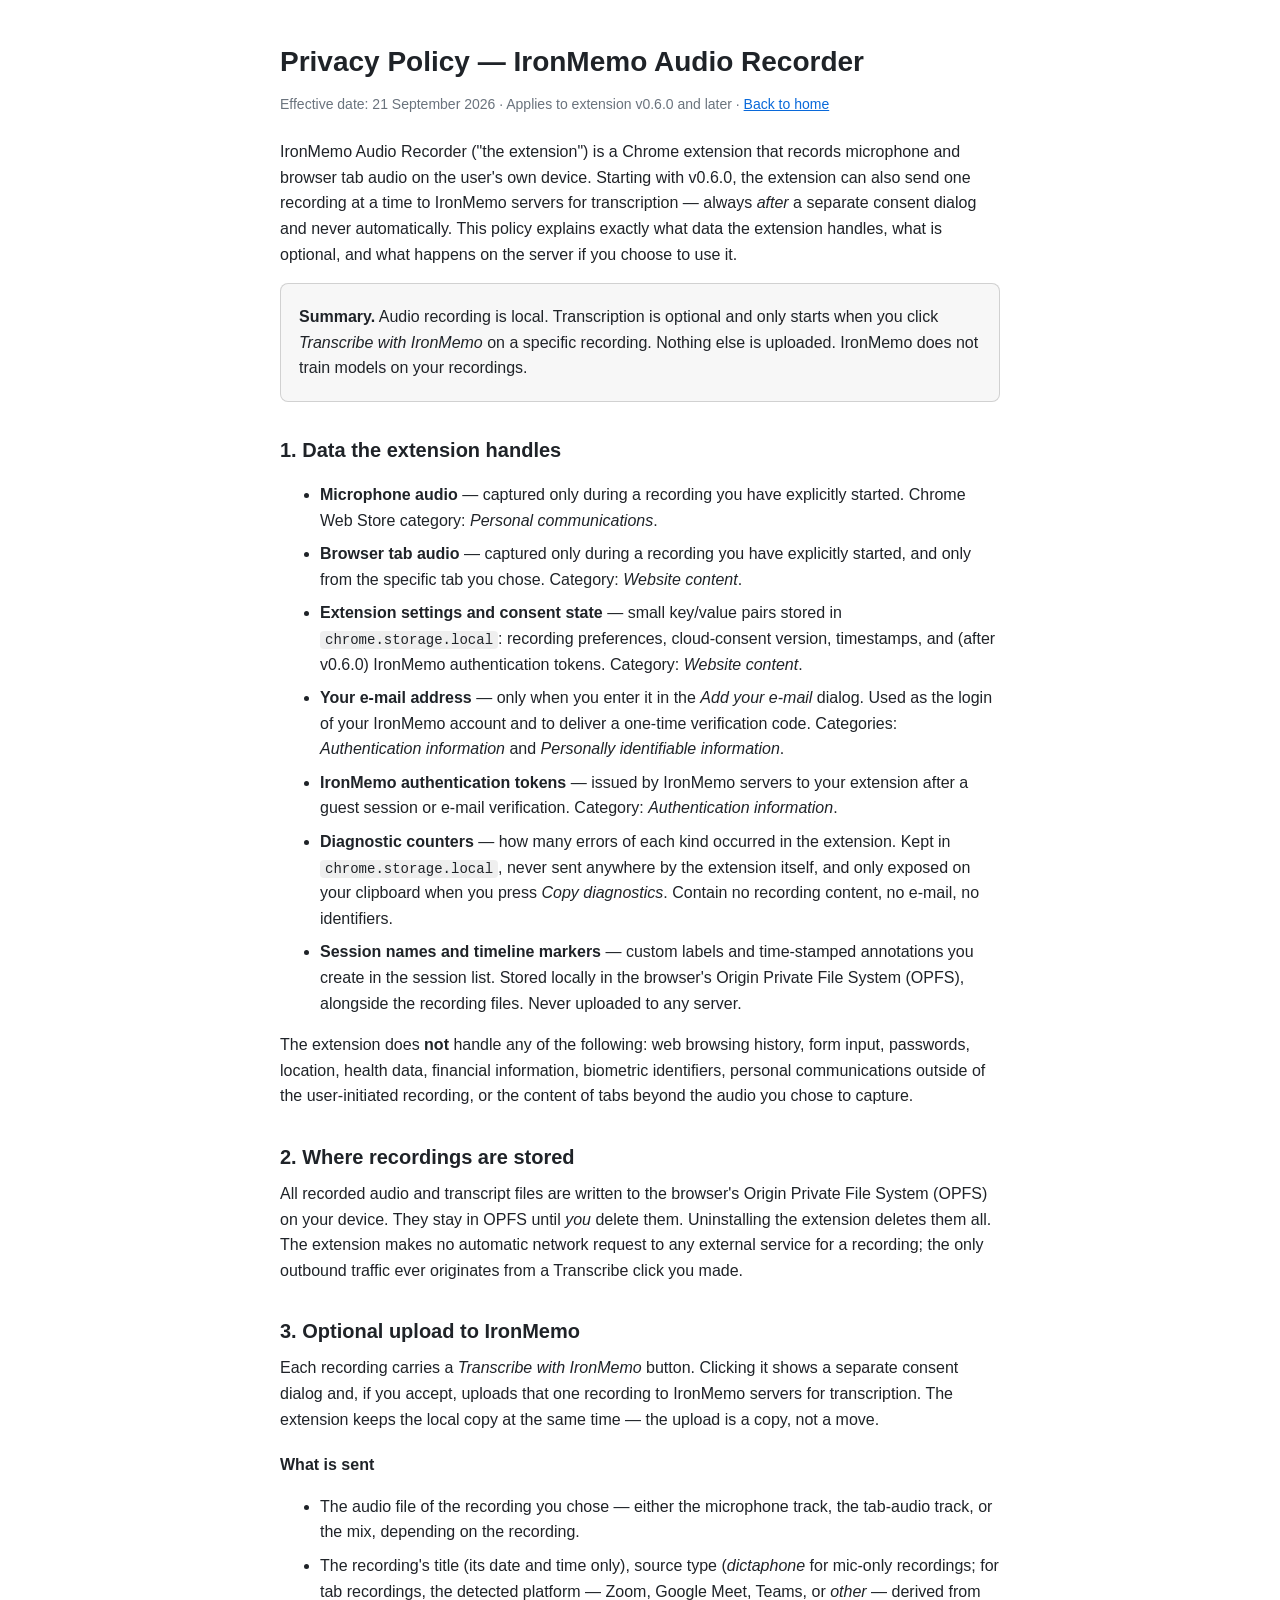
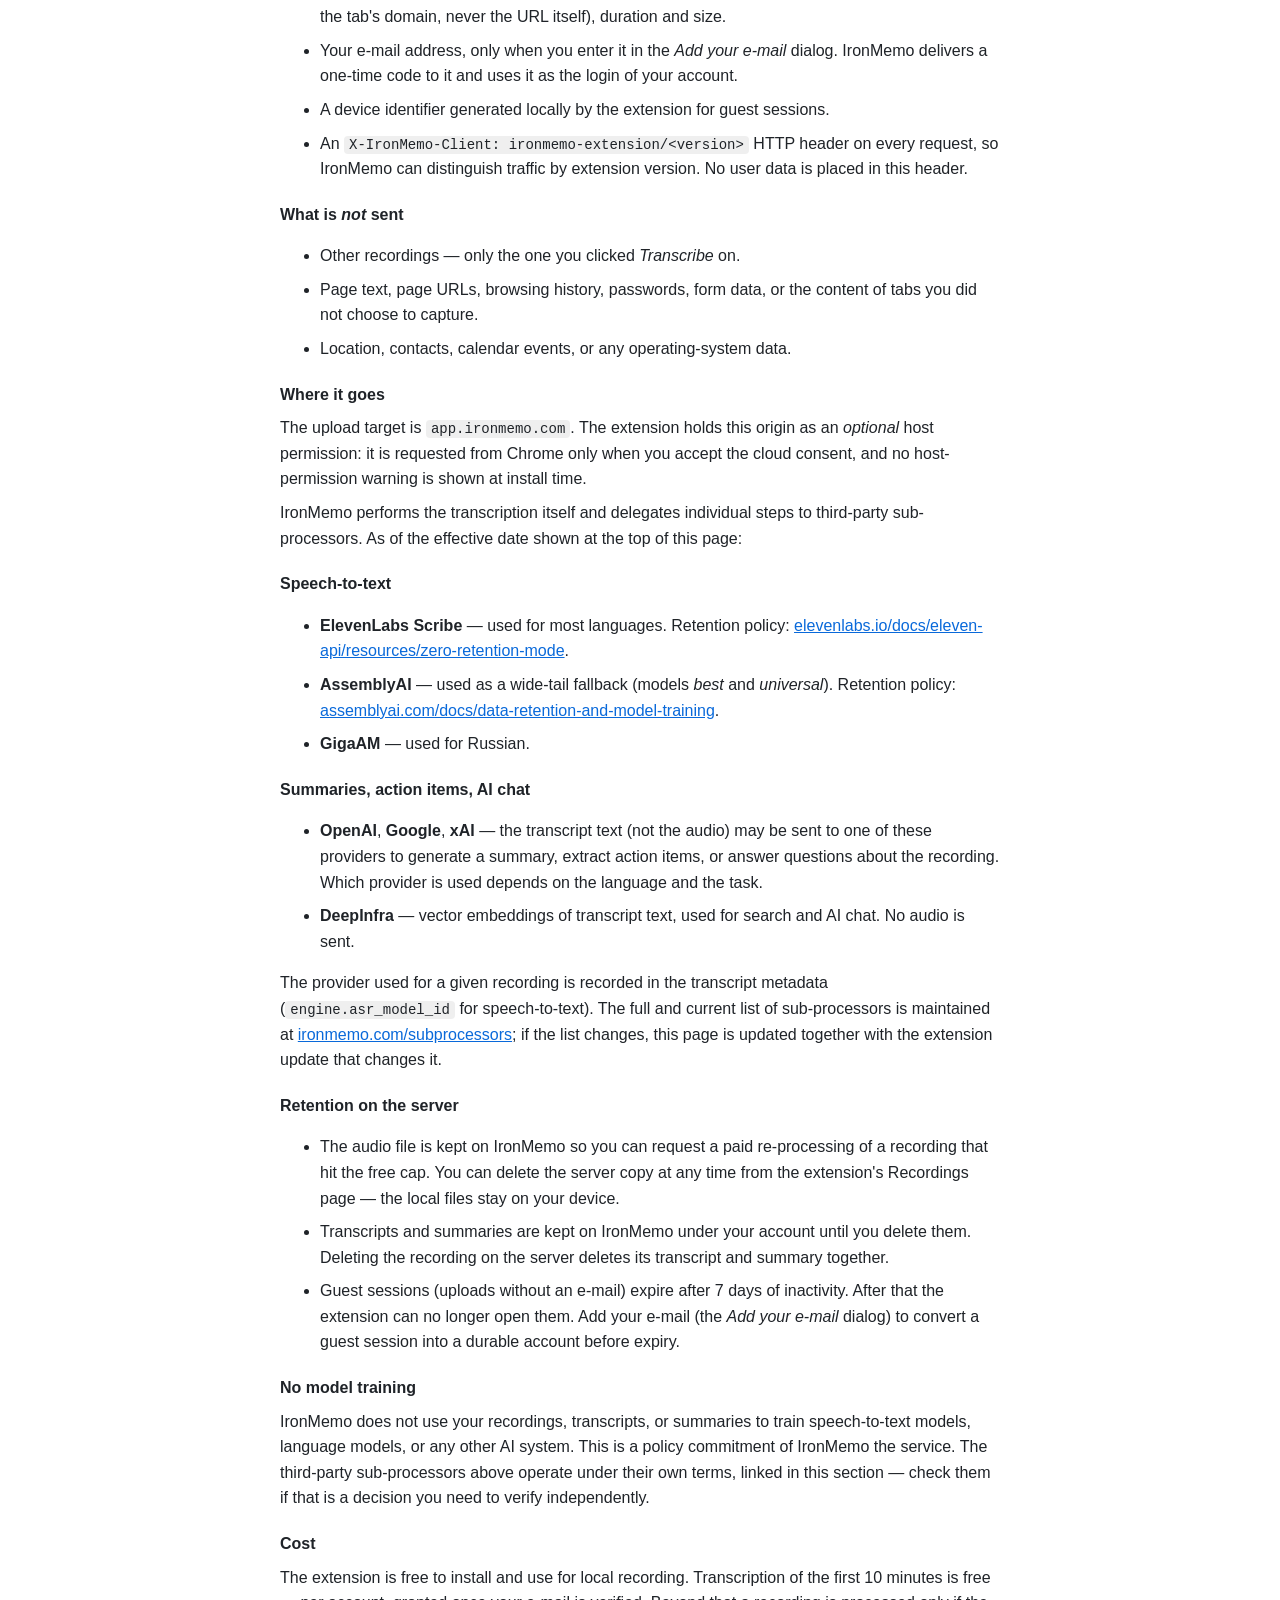
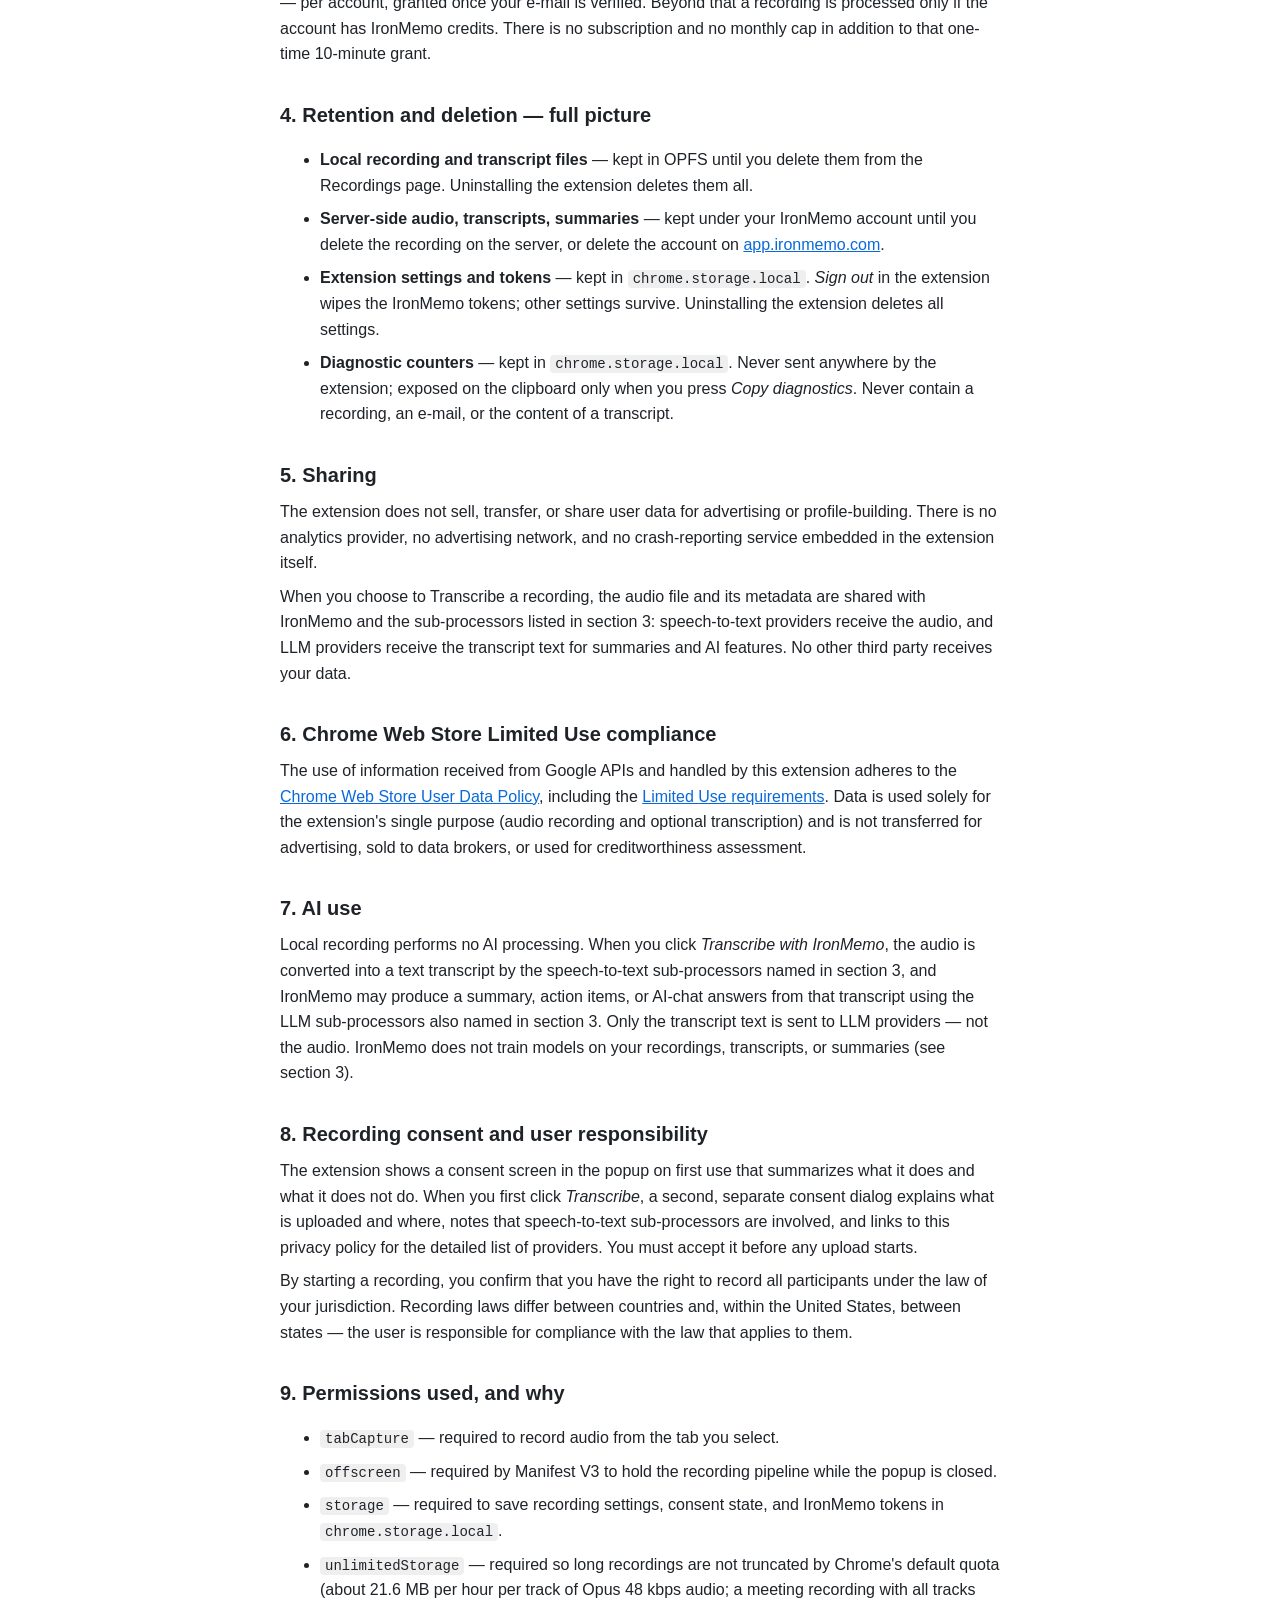
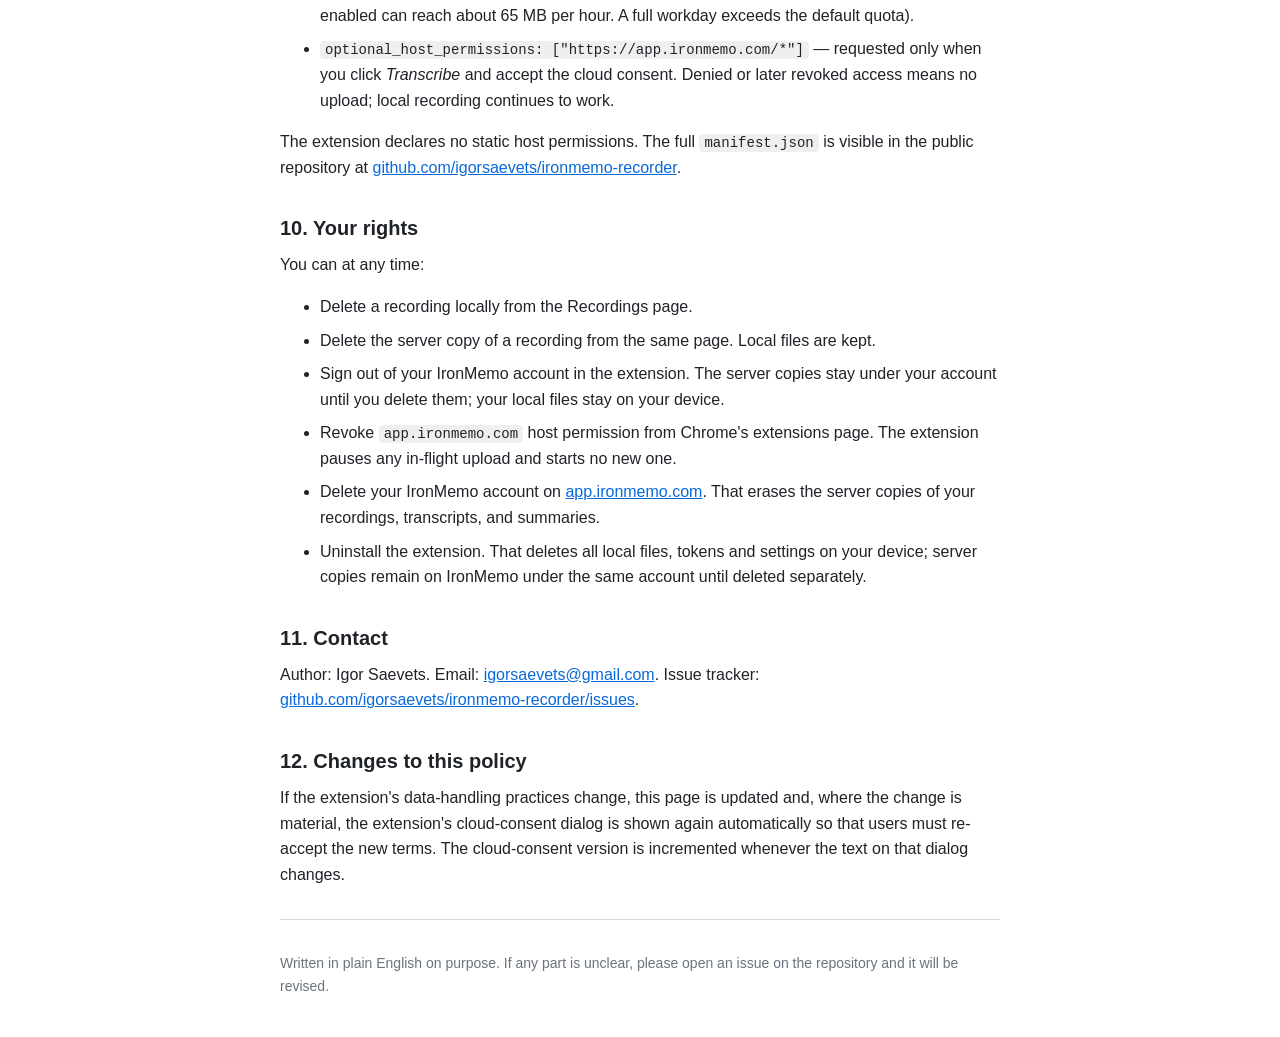
==== commit 73a25eb7: "fix(docs): privacy policy accuracy from CWS re-audit 5 changes to docs/privacy-policy.html: - §1: ad" ====
--- a/docs/privacy-policy.html
+++ b/docs/privacy-policy.html
@@ -40,6 +40,7 @@
   <li><strong>Your e-mail address</strong> — only when you enter it in the <em>Add your e-mail</em> dialog. Used as the login of your IronMemo account and to deliver a one-time verification code. Categories: <em>Authentication information</em> and <em>Personally identifiable information</em>.</li>
   <li><strong>IronMemo authentication tokens</strong> — issued by IronMemo servers to your extension after a guest session or e-mail verification. Category: <em>Authentication information</em>.</li>
   <li><strong>Diagnostic counters</strong> — how many errors of each kind occurred in the extension. Kept in <code>chrome.storage.local</code>, never sent anywhere by the extension itself, and only exposed on your clipboard when you press <em>Copy diagnostics</em>. Contain no recording content, no e-mail, no identifiers.</li>
+  <li><strong>Session names and timeline markers</strong> — custom labels and time-stamped annotations you create in the session list. Stored locally in the browser's Origin Private File System (OPFS), alongside the recording files. Never uploaded to any server.</li>
 </ul>
 
 <p>The extension does <strong>not</strong> handle any of the following: web browsing history, form input, passwords, location, health data, financial information, biometric identifiers, personal communications outside of the user-initiated recording, or the content of tabs beyond the audio you chose to capture.</p>
@@ -54,7 +55,7 @@
 <h3>What is sent</h3>
 <ul>
   <li>The audio file of the recording you chose — either the microphone track, the tab-audio track, or the mix, depending on the recording.</li>
-  <li>The recording's title (its date and time only), source type (<em>meeting</em> or <em>dictaphone</em>), duration and size.</li>
+  <li>The recording's title (its date and time only), source type (<em>dictaphone</em> for mic-only recordings; for tab recordings, the detected platform — Zoom, Google Meet, Teams, or <em>other</em> — derived from the tab's domain, never the URL itself), duration and size.</li>
   <li>Your e-mail address, only when you enter it in the <em>Add your e-mail</em> dialog. IronMemo delivers a one-time code to it and uses it as the login of your account.</li>
   <li>A device identifier generated locally by the extension for guest sessions.</li>
   <li>An <code>X-IronMemo-Client: ironmemo-extension/&lt;version&gt;</code> HTTP header on every request, so IronMemo can distinguish traffic by extension version. No user data is placed in this header.</li>
@@ -113,25 +114,28 @@
 
 <p>When you choose to Transcribe a recording, the audio file and its metadata are shared with IronMemo and the sub-processors listed in section 3: speech-to-text providers receive the audio, and LLM providers receive the transcript text for summaries and AI features. No other third party receives your data.</p>
 
-<h2>6. AI use</h2>
+<h2>6. Chrome Web Store Limited Use compliance</h2>
+<p>The use of information received from Google APIs and handled by this extension adheres to the <a href="https://developer.chrome.com/docs/webstore/program-policies/policies">Chrome Web Store User Data Policy</a>, including the <a href="https://developer.chrome.com/docs/webstore/program-policies/limited-use">Limited Use requirements</a>. Data is used solely for the extension's single purpose (audio recording and optional transcription) and is not transferred for advertising, sold to data brokers, or used for creditworthiness assessment.</p>
+
+<h2>7. AI use</h2>
 <p>Local recording performs no AI processing. When you click <em>Transcribe with IronMemo</em>, the audio is converted into a text transcript by the speech-to-text sub-processors named in section 3, and IronMemo may produce a summary, action items, or AI-chat answers from that transcript using the LLM sub-processors also named in section 3. Only the transcript text is sent to LLM providers — not the audio. IronMemo does not train models on your recordings, transcripts, or summaries (see section 3).</p>
 
-<h2>7. Recording consent and user responsibility</h2>
-<p>The extension shows a consent screen in the popup on first use that summarizes what it does and what it does not do. When you first click <em>Transcribe</em>, a second, separate consent dialog explains what is uploaded, where, and to which sub-processors — you must accept it before any upload starts.</p>
+<h2>8. Recording consent and user responsibility</h2>
+<p>The extension shows a consent screen in the popup on first use that summarizes what it does and what it does not do. When you first click <em>Transcribe</em>, a second, separate consent dialog explains what is uploaded and where, notes that speech-to-text sub-processors are involved, and links to this privacy policy for the detailed list of providers. You must accept it before any upload starts.</p>
 <p>By starting a recording, you confirm that you have the right to record all participants under the law of your jurisdiction. Recording laws differ between countries and, within the United States, between states — the user is responsible for compliance with the law that applies to them.</p>
 
-<h2>8. Permissions used, and why</h2>
+<h2>9. Permissions used, and why</h2>
 <ul>
   <li><code>tabCapture</code> — required to record audio from the tab you select.</li>
   <li><code>offscreen</code> — required by Manifest V3 to hold the recording pipeline while the popup is closed.</li>
   <li><code>storage</code> — required to save recording settings, consent state, and IronMemo tokens in <code>chrome.storage.local</code>.</li>
-  <li><code>unlimitedStorage</code> — required so long recordings are not truncated by Chrome's default quota (about 60 MB per hour of Opus 48 kbps audio; a full workday of recording exceeds the default quota).</li>
+  <li><code>unlimitedStorage</code> — required so long recordings are not truncated by Chrome's default quota (about 21.6 MB per hour per track of Opus 48 kbps audio; a meeting recording with all tracks enabled can reach about 65 MB per hour. A full workday exceeds the default quota).</li>
   <li><code>optional_host_permissions: ["https://app.ironmemo.com/*"]</code> — requested only when you click <em>Transcribe</em> and accept the cloud consent. Denied or later revoked access means no upload; local recording continues to work.</li>
 </ul>
 
 <p>The extension declares no static host permissions. The full <code>manifest.json</code> is visible in the public repository at <a href="https://github.com/igorsaevets/ironmemo-recorder">github.com/igorsaevets/ironmemo-recorder</a>.</p>
 
-<h2>9. Your rights</h2>
+<h2>10. Your rights</h2>
 <p>You can at any time:</p>
 <ul>
   <li>Delete a recording locally from the Recordings page.</li>
@@ -142,10 +146,10 @@
   <li>Uninstall the extension. That deletes all local files, tokens and settings on your device; server copies remain on IronMemo under the same account until deleted separately.</li>
 </ul>
 
-<h2>10. Contact</h2>
+<h2>11. Contact</h2>
 <p>Author: Igor Saevets. Email: <a href="mailto:igorsaevets@gmail.com">igorsaevets@gmail.com</a>. Issue tracker: <a href="https://github.com/igorsaevets/ironmemo-recorder/issues">github.com/igorsaevets/ironmemo-recorder/issues</a>.</p>
 
-<h2>11. Changes to this policy</h2>
+<h2>12. Changes to this policy</h2>
 <p>If the extension's data-handling practices change, this page is updated and, where the change is material, the extension's cloud-consent dialog is shown again automatically so that users must re-accept the new terms. The cloud-consent version is incremented whenever the text on that dialog changes.</p>
 
 <hr>
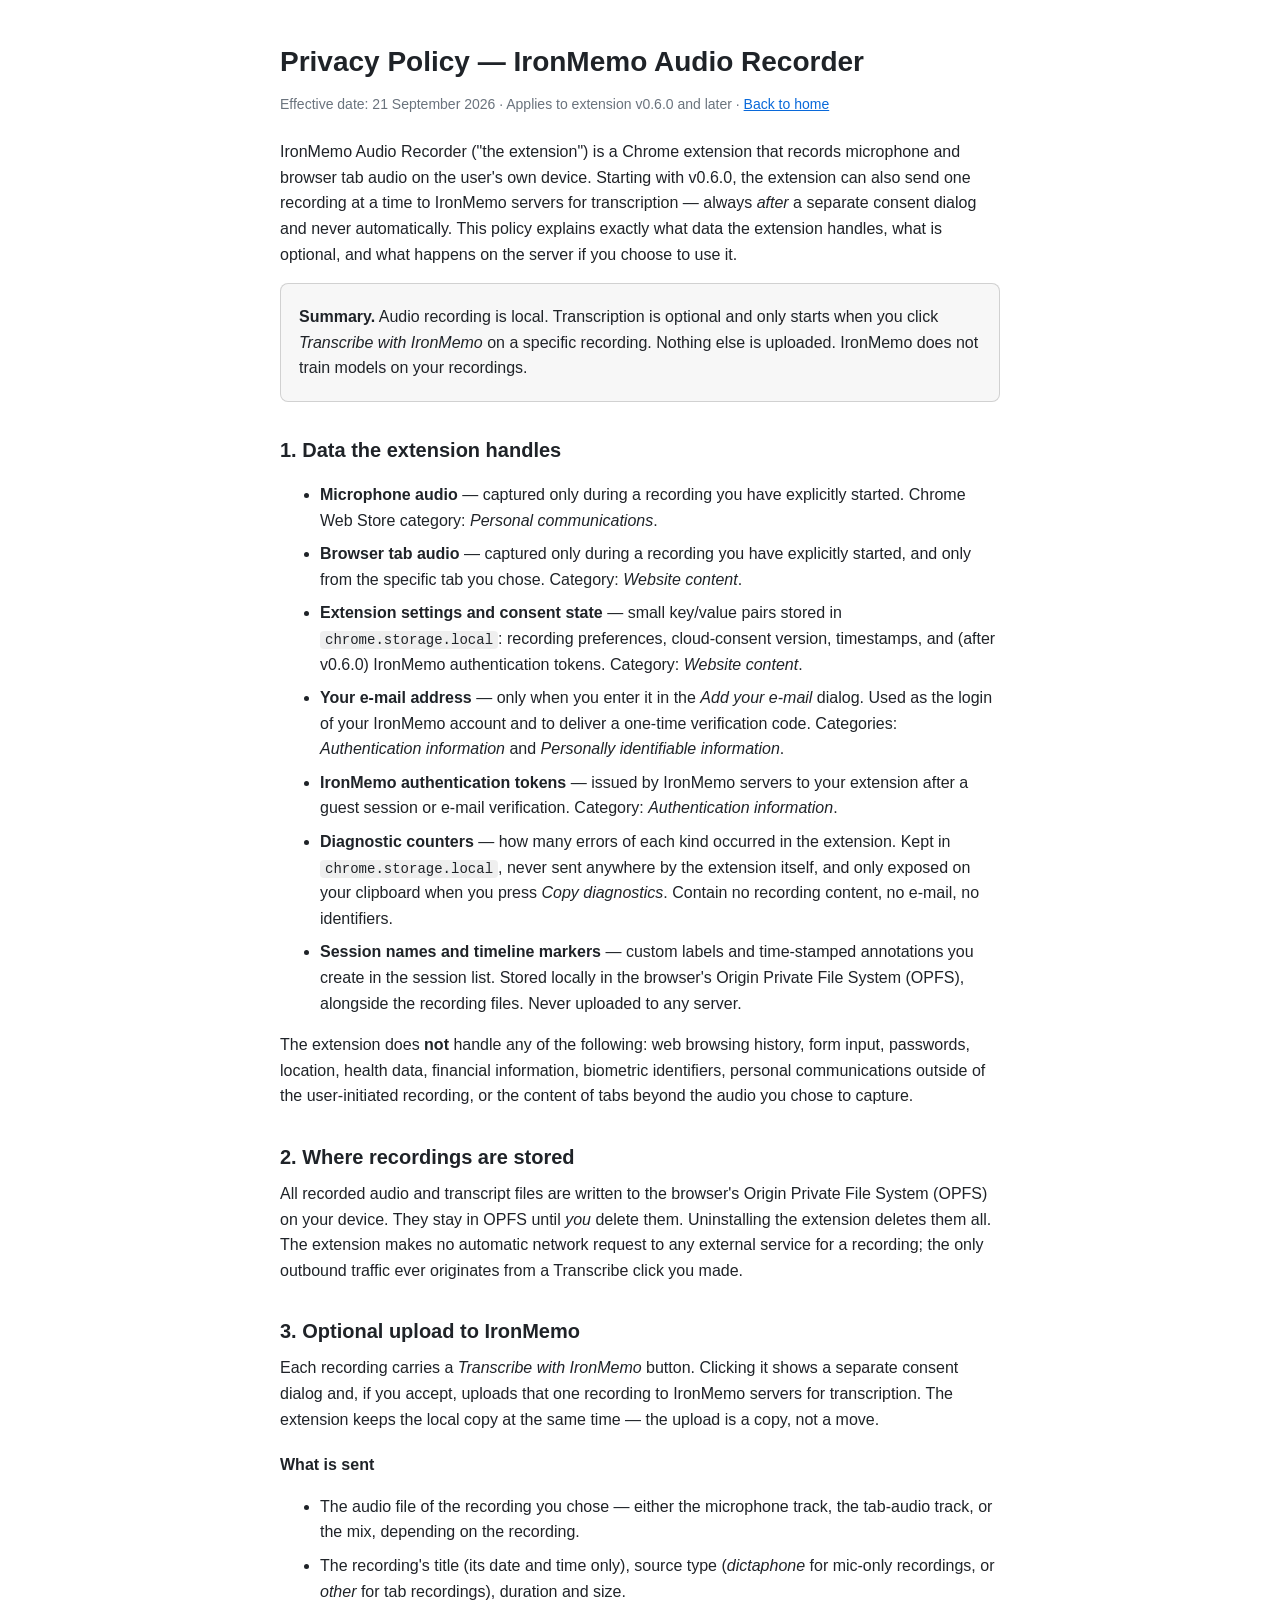
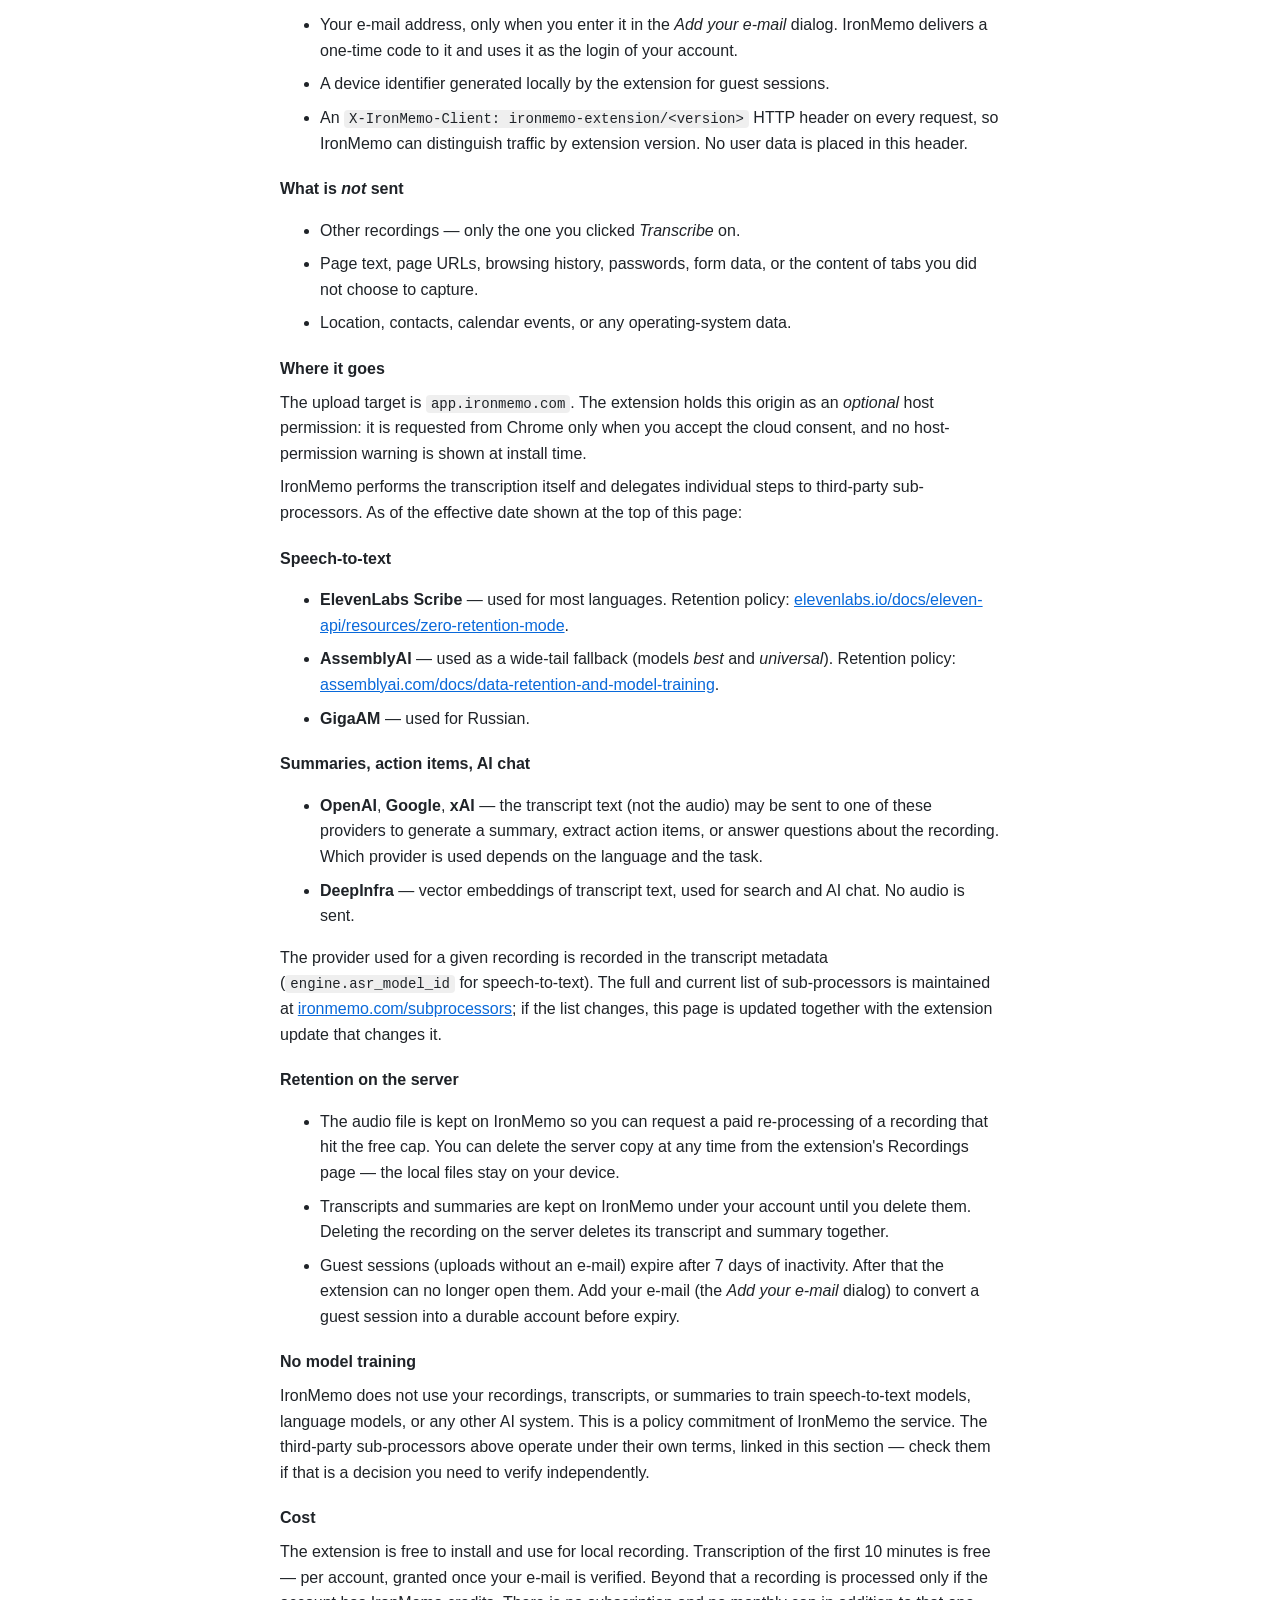
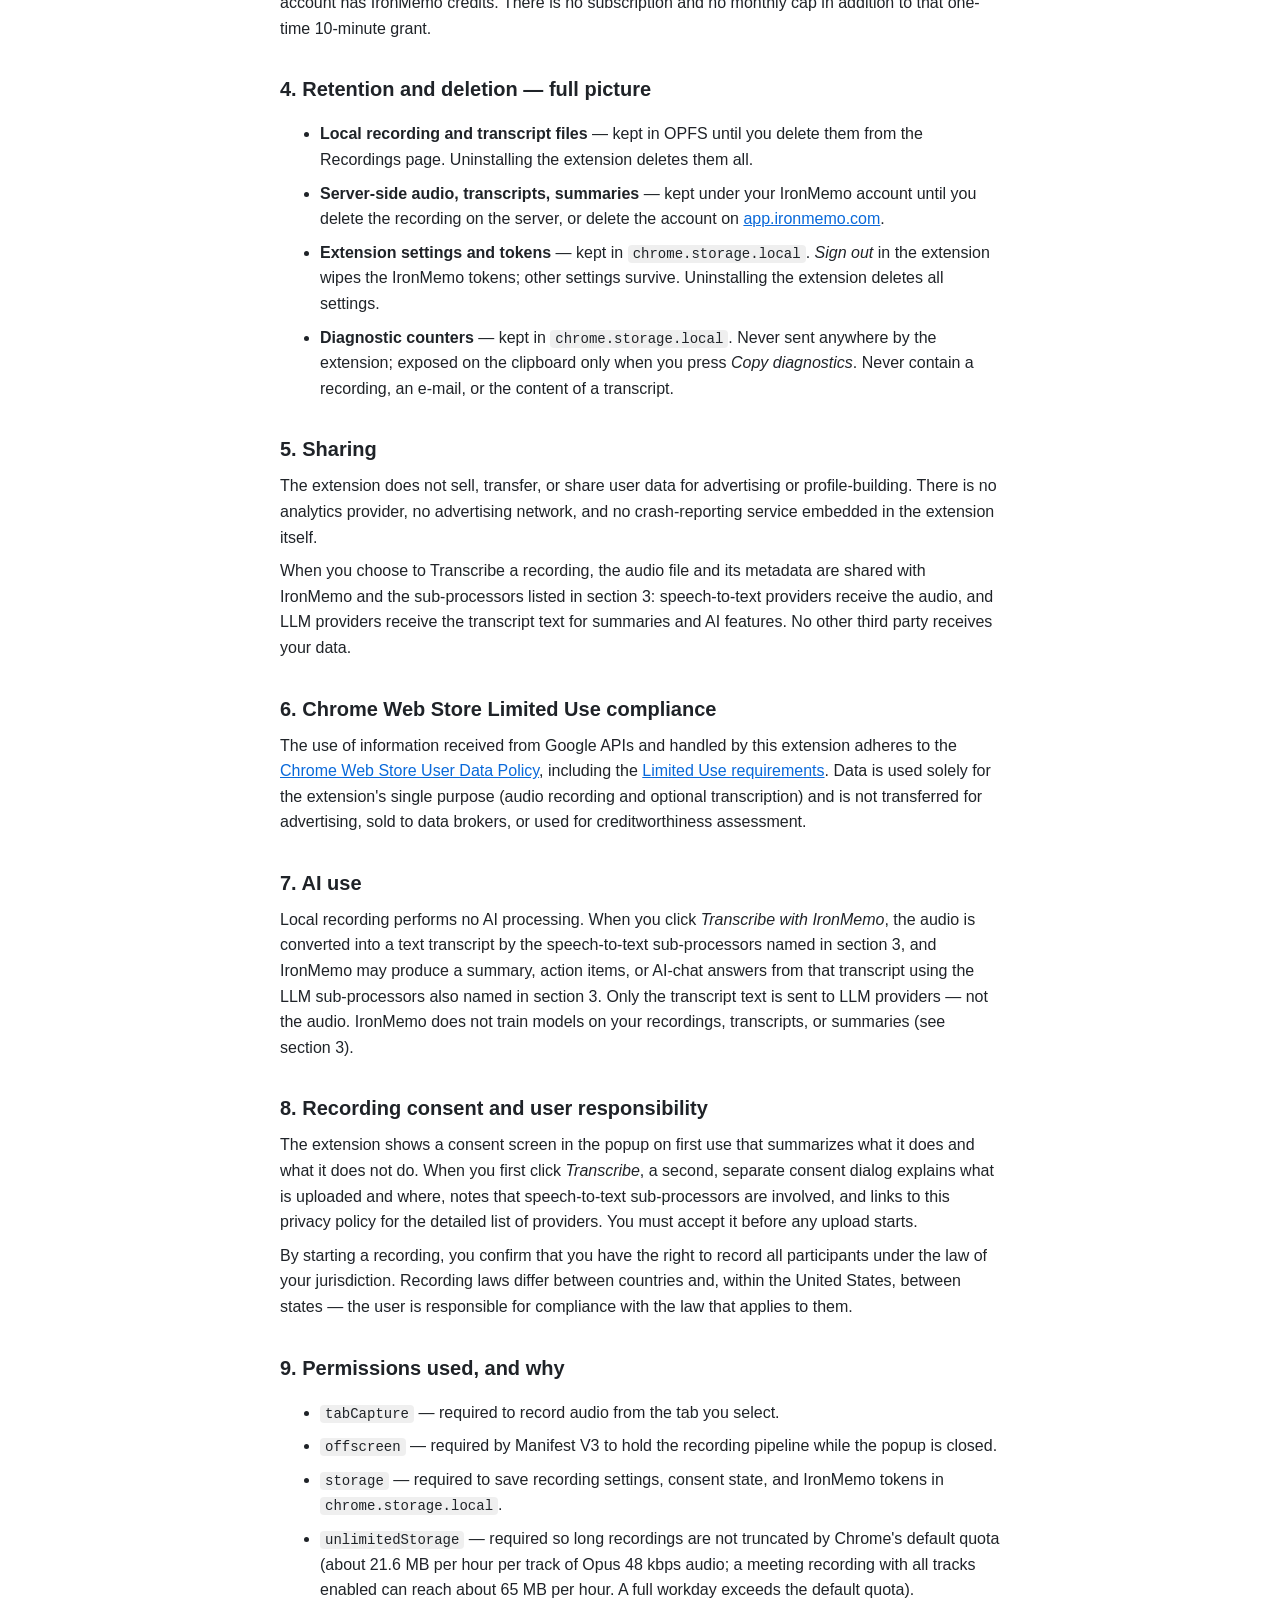
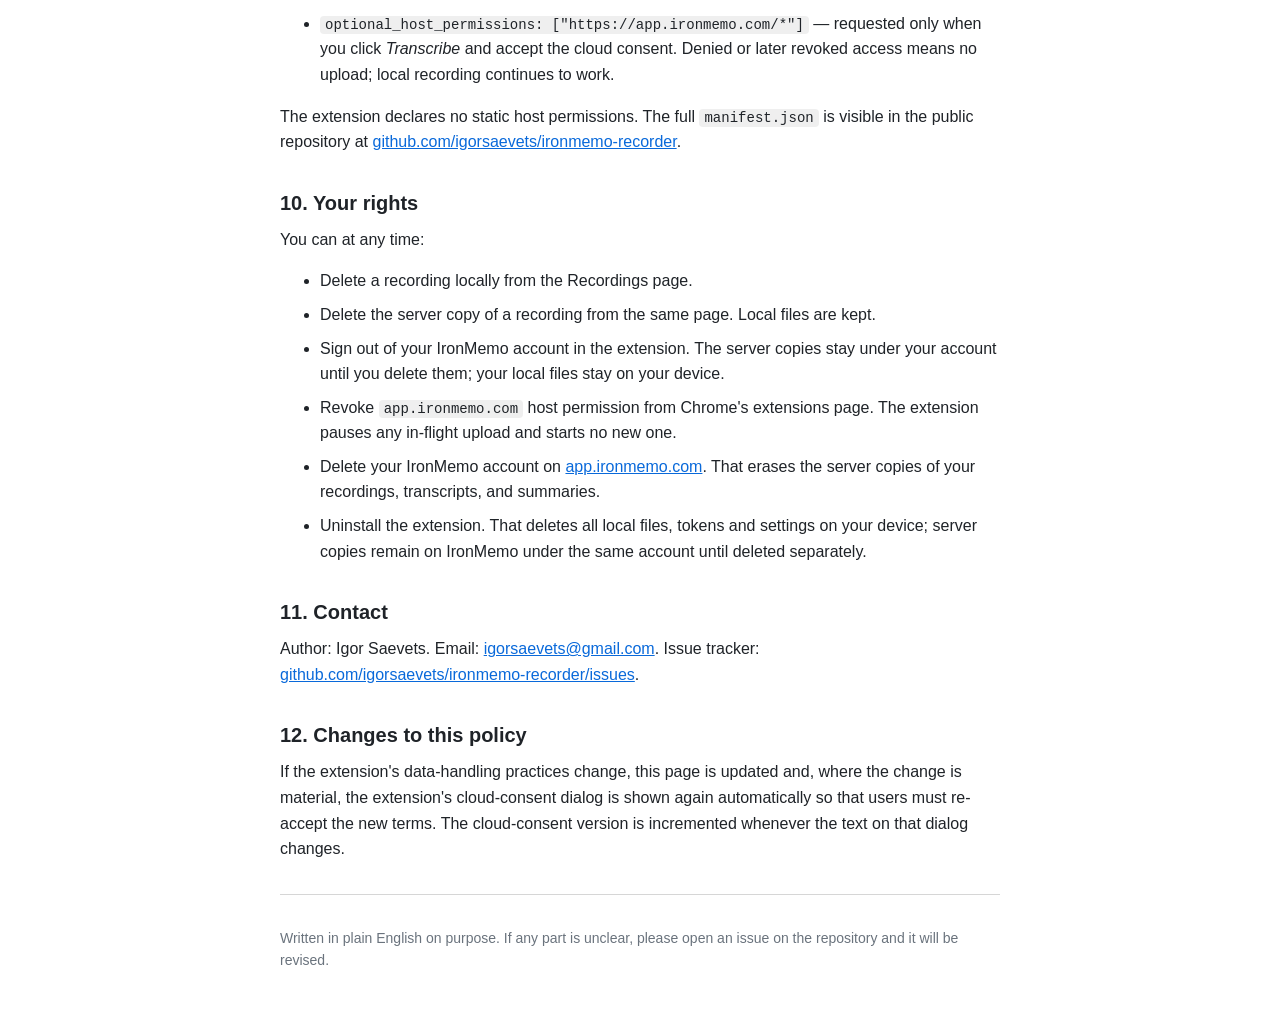
==== commit 4f797ba0: "fix(docs): remove dead platform enum from privacy policy §3 Runtime test on CfT 152 confirmed tab.ur" ====
--- a/docs/privacy-policy.html
+++ b/docs/privacy-policy.html
@@ -55,7 +55,7 @@
 <h3>What is sent</h3>
 <ul>
   <li>The audio file of the recording you chose — either the microphone track, the tab-audio track, or the mix, depending on the recording.</li>
-  <li>The recording's title (its date and time only), source type (<em>dictaphone</em> for mic-only recordings; for tab recordings, the detected platform — Zoom, Google Meet, Teams, or <em>other</em> — derived from the tab's domain, never the URL itself), duration and size.</li>
+  <li>The recording's title (its date and time only), source type (<em>dictaphone</em> for mic-only recordings, or <em>other</em> for tab recordings), duration and size.</li>
   <li>Your e-mail address, only when you enter it in the <em>Add your e-mail</em> dialog. IronMemo delivers a one-time code to it and uses it as the login of your account.</li>
   <li>A device identifier generated locally by the extension for guest sessions.</li>
   <li>An <code>X-IronMemo-Client: ironmemo-extension/&lt;version&gt;</code> HTTP header on every request, so IronMemo can distinguish traffic by extension version. No user data is placed in this header.</li>
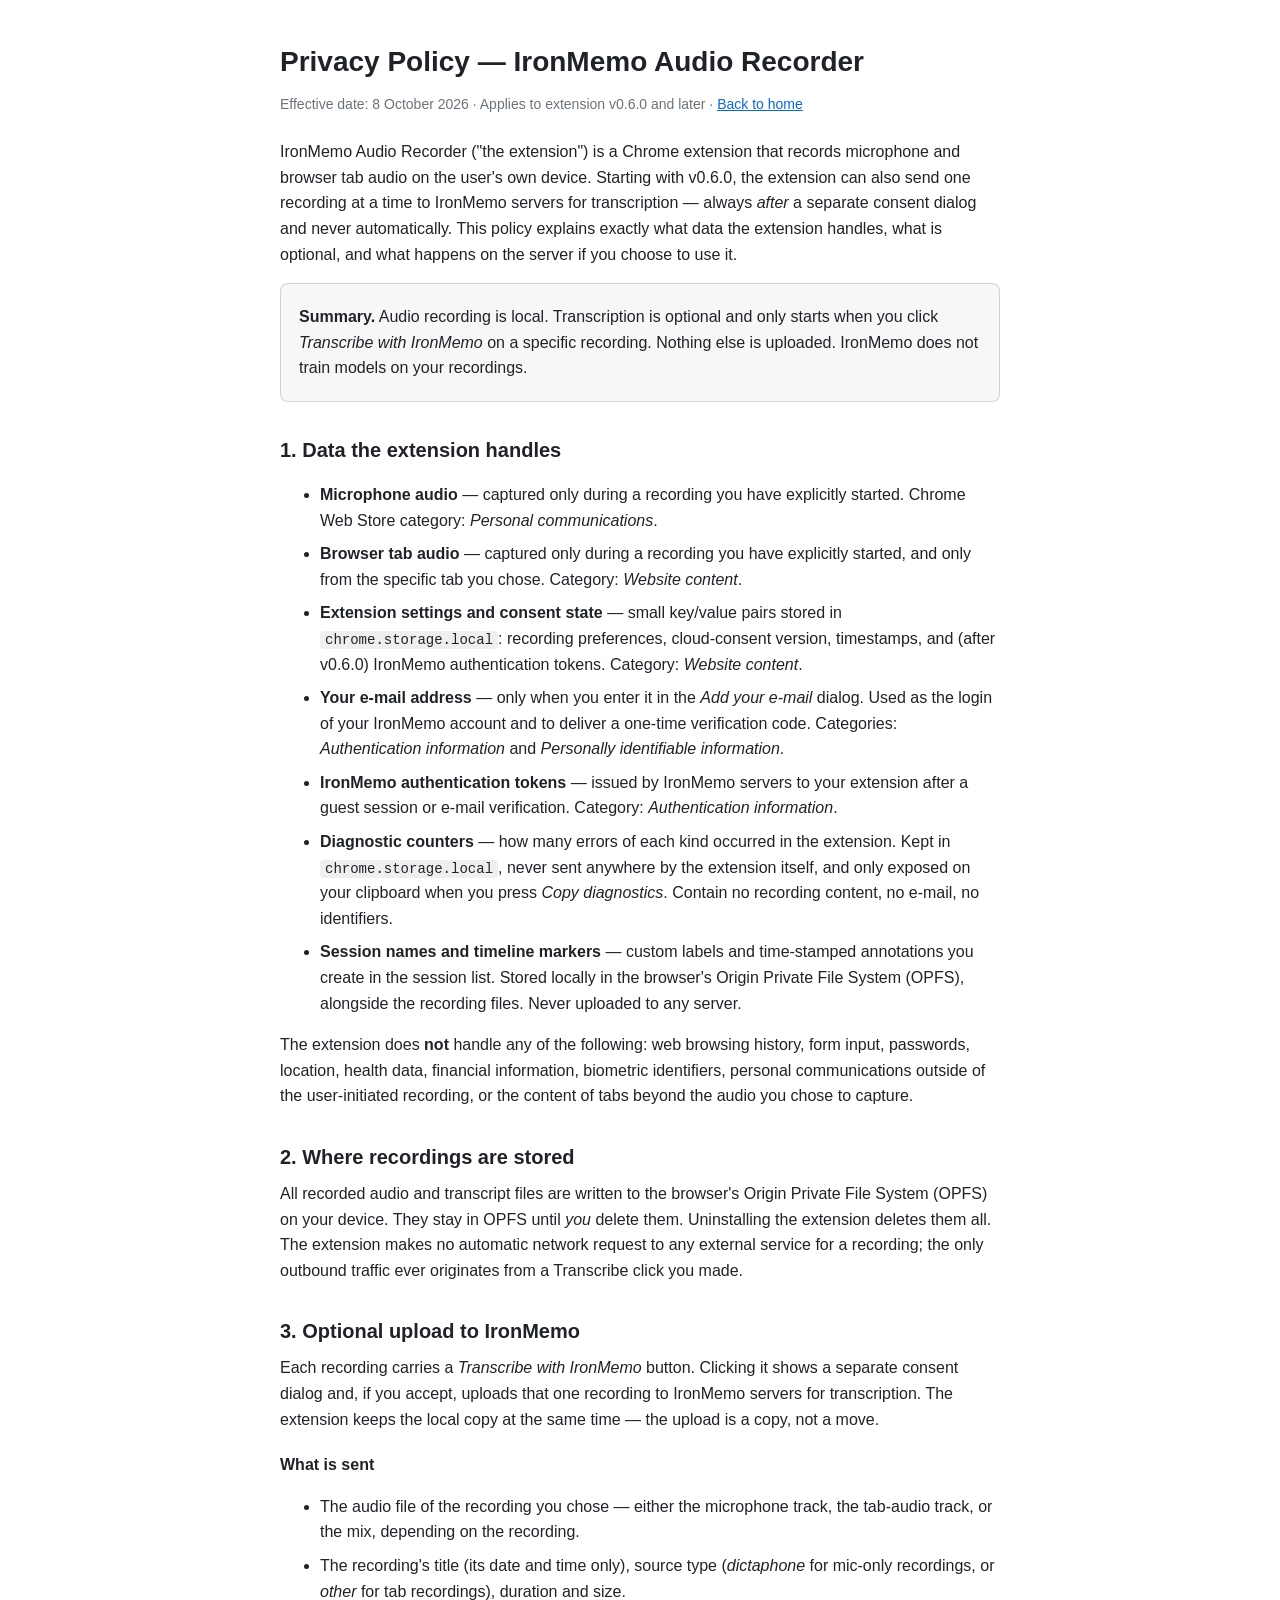
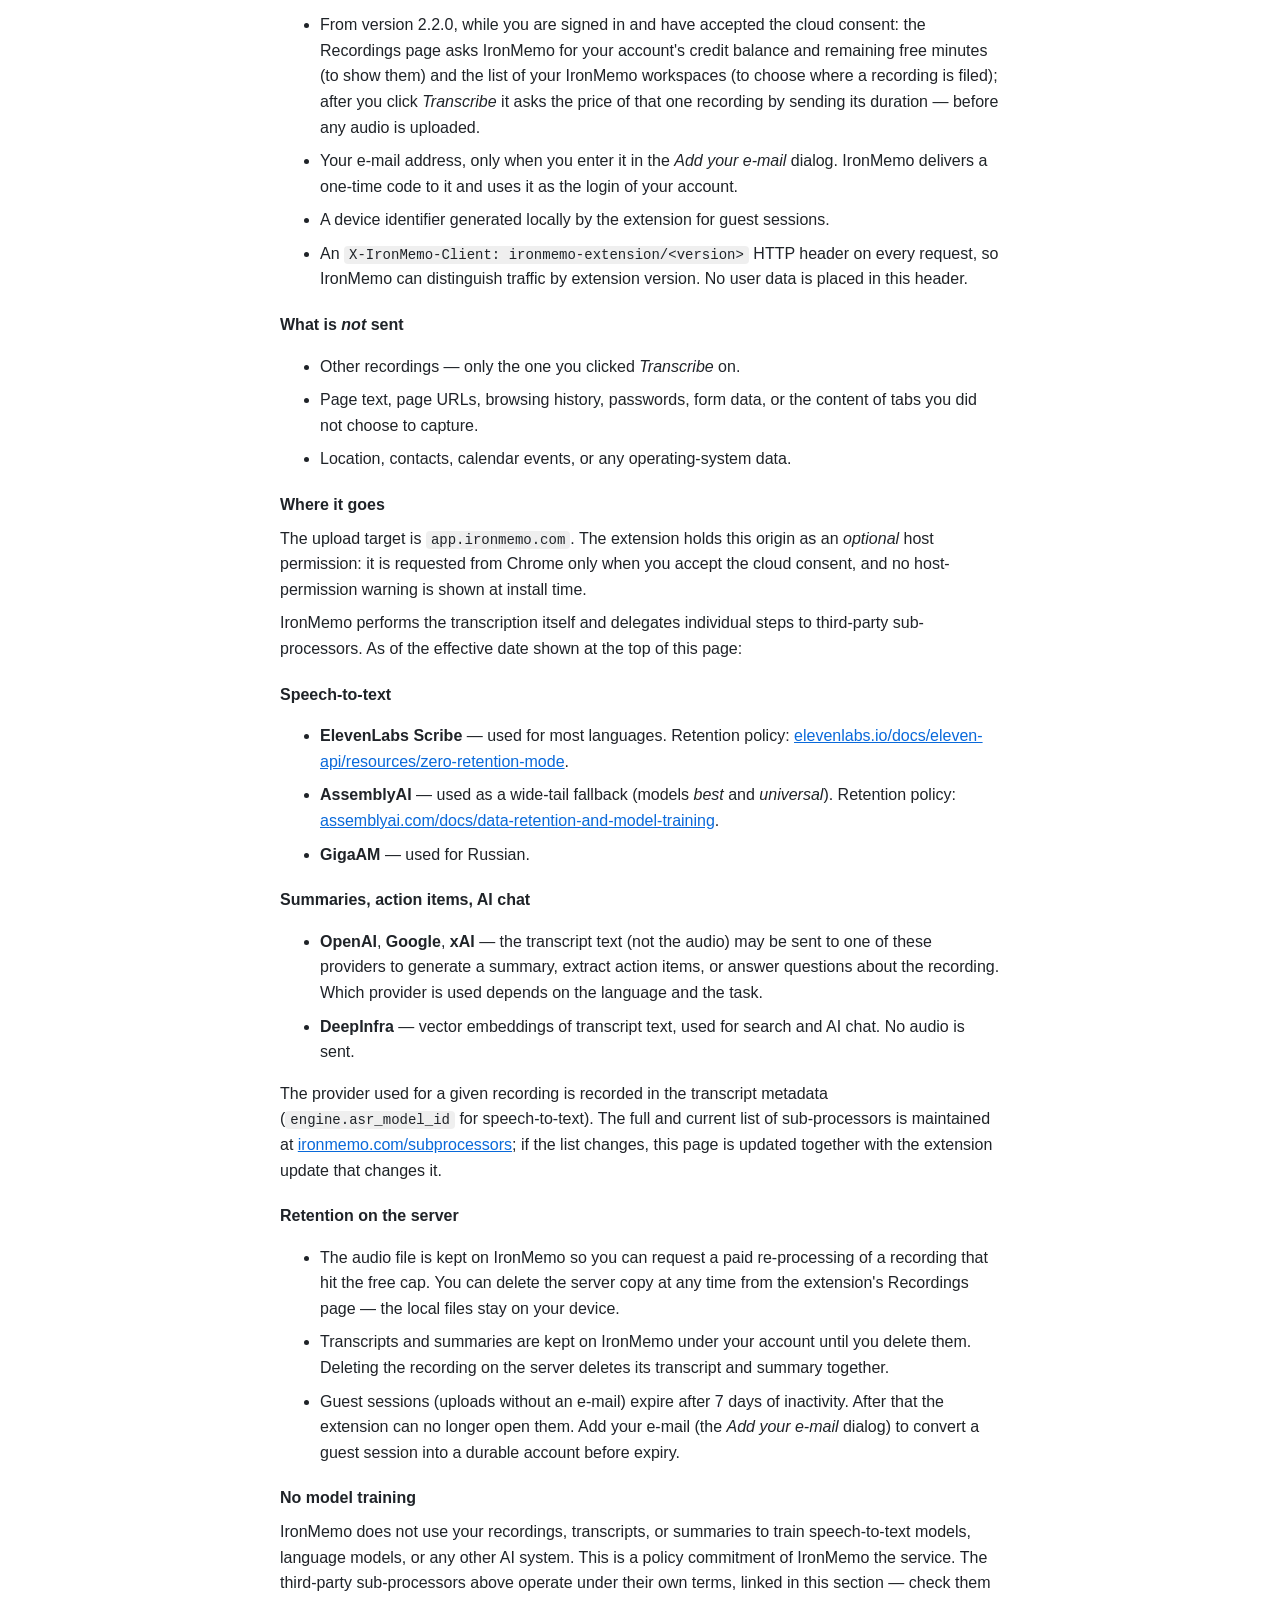
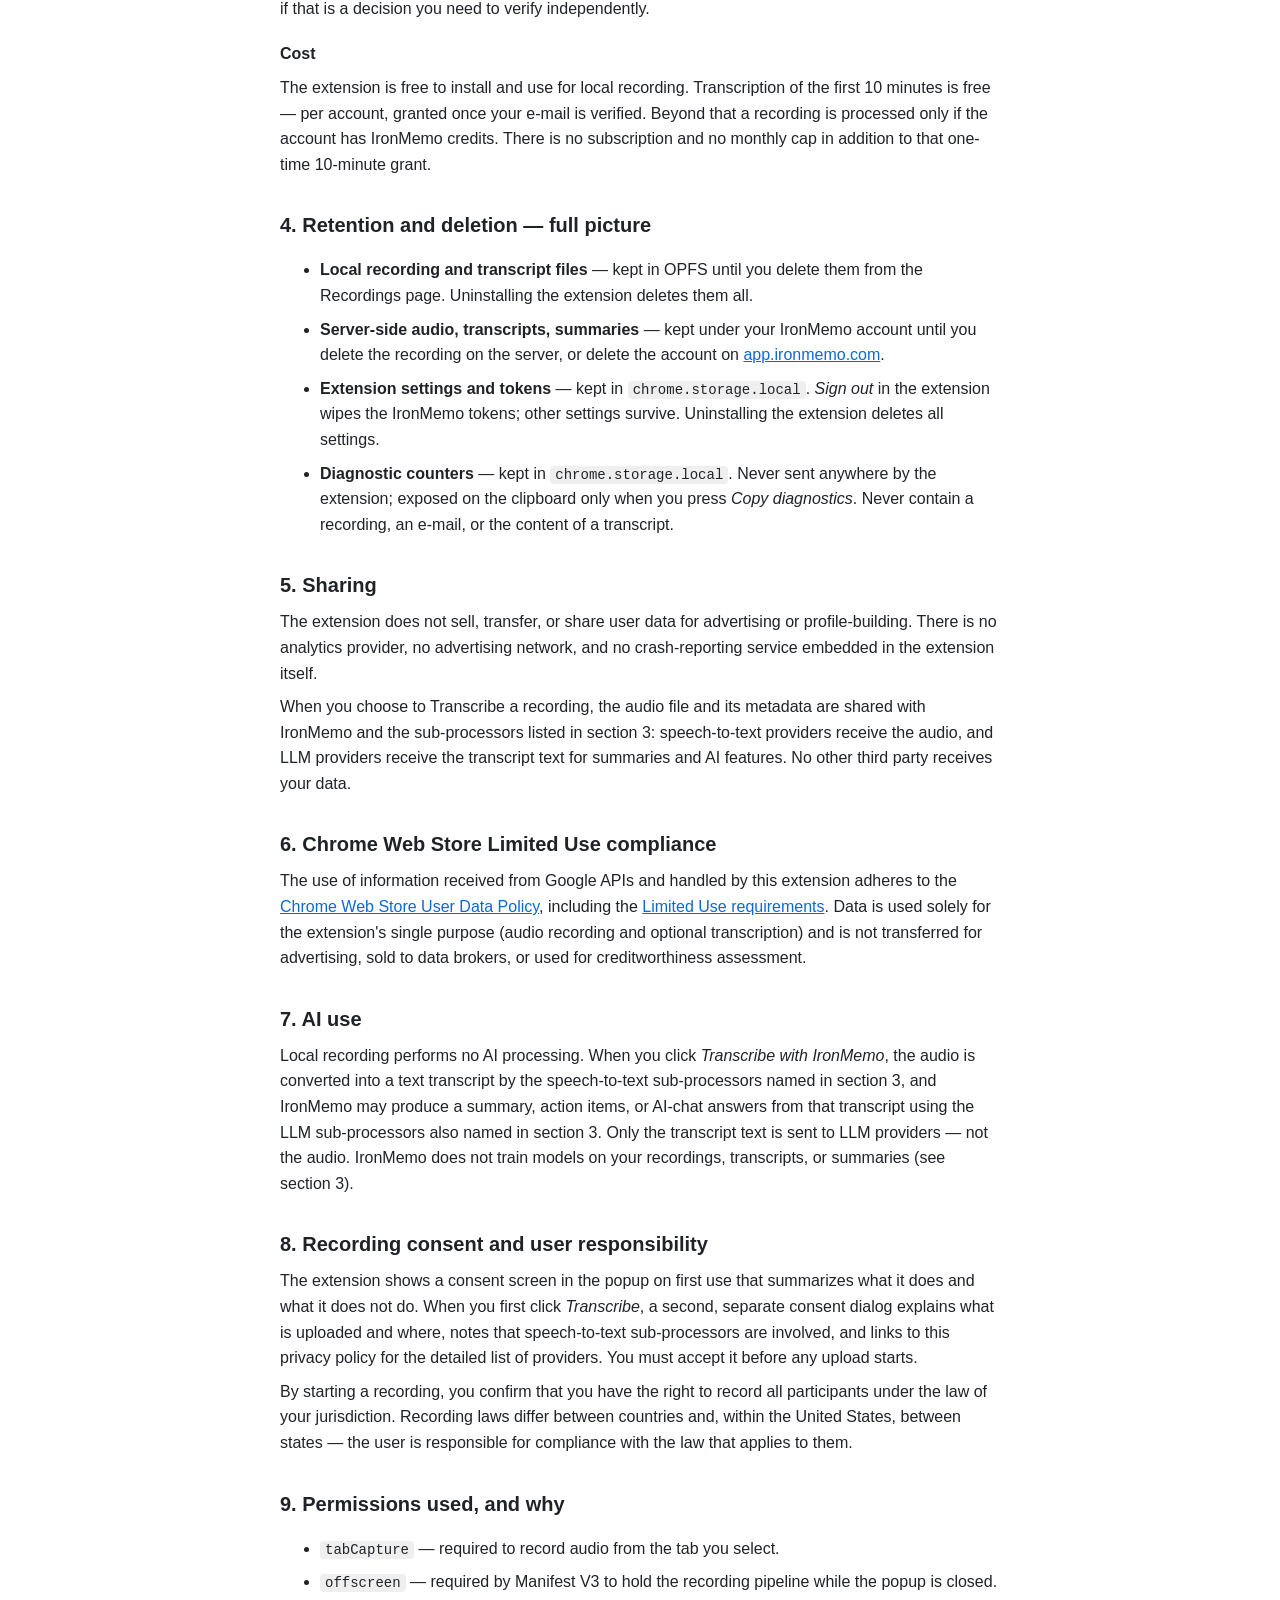
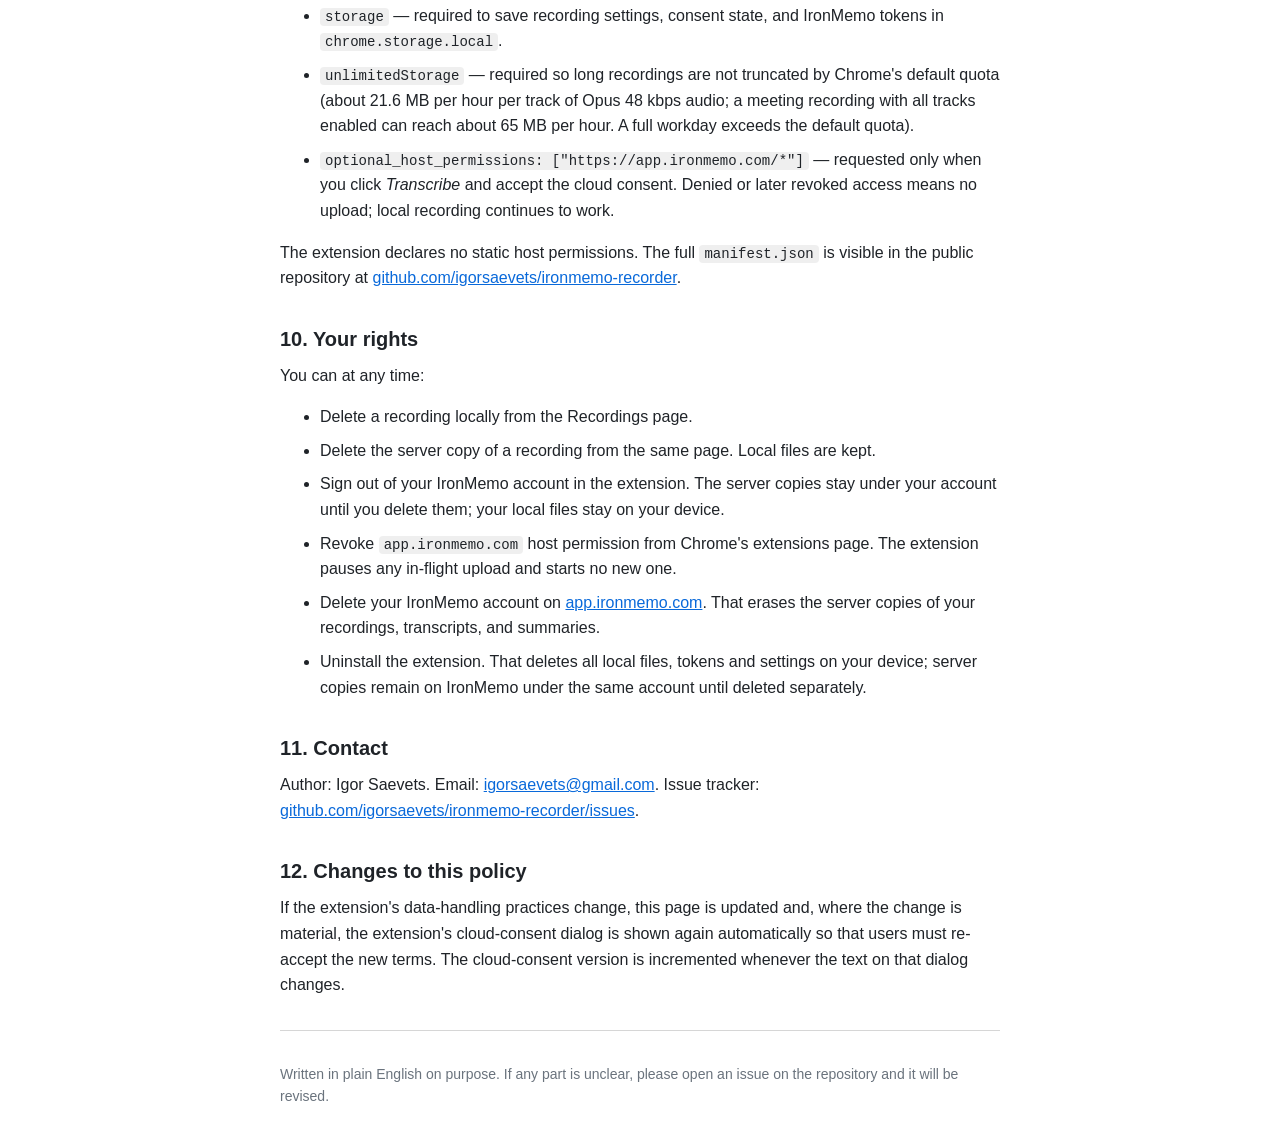
==== commit f5ab260f: "release: v2.2.0 — listing and privacy policy describe the account line and the price; «1 credit» (P3" ====
--- a/docs/privacy-policy.html
+++ b/docs/privacy-policy.html
@@ -24,7 +24,7 @@
 </head>
 <body>
 <h1>Privacy Policy — IronMemo Audio Recorder</h1>
-<p class="meta">Effective date: 21 September 2026 · Applies to extension v0.6.0 and later · <a href="./">Back to home</a></p>
+<p class="meta">Effective date: 8 October 2026 · Applies to extension v0.6.0 and later · <a href="./">Back to home</a></p>
 
 <p>IronMemo Audio Recorder ("the extension") is a Chrome extension that records microphone and browser tab audio on the user's own device. Starting with v0.6.0, the extension can also send one recording at a time to IronMemo servers for transcription — always <em>after</em> a separate consent dialog and never automatically. This policy explains exactly what data the extension handles, what is optional, and what happens on the server if you choose to use it.</p>
 
@@ -56,6 +56,7 @@
 <ul>
   <li>The audio file of the recording you chose — either the microphone track, the tab-audio track, or the mix, depending on the recording.</li>
   <li>The recording's title (its date and time only), source type (<em>dictaphone</em> for mic-only recordings, or <em>other</em> for tab recordings), duration and size.</li>
+  <li>From version 2.2.0, while you are signed in and have accepted the cloud consent: the Recordings page asks IronMemo for your account's credit balance and remaining free minutes (to show them) and the list of your IronMemo workspaces (to choose where a recording is filed); after you click <em>Transcribe</em> it asks the price of that one recording by sending its duration — before any audio is uploaded.</li>
   <li>Your e-mail address, only when you enter it in the <em>Add your e-mail</em> dialog. IronMemo delivers a one-time code to it and uses it as the login of your account.</li>
   <li>A device identifier generated locally by the extension for guest sessions.</li>
   <li>An <code>X-IronMemo-Client: ironmemo-extension/&lt;version&gt;</code> HTTP header on every request, so IronMemo can distinguish traffic by extension version. No user data is placed in this header.</li>
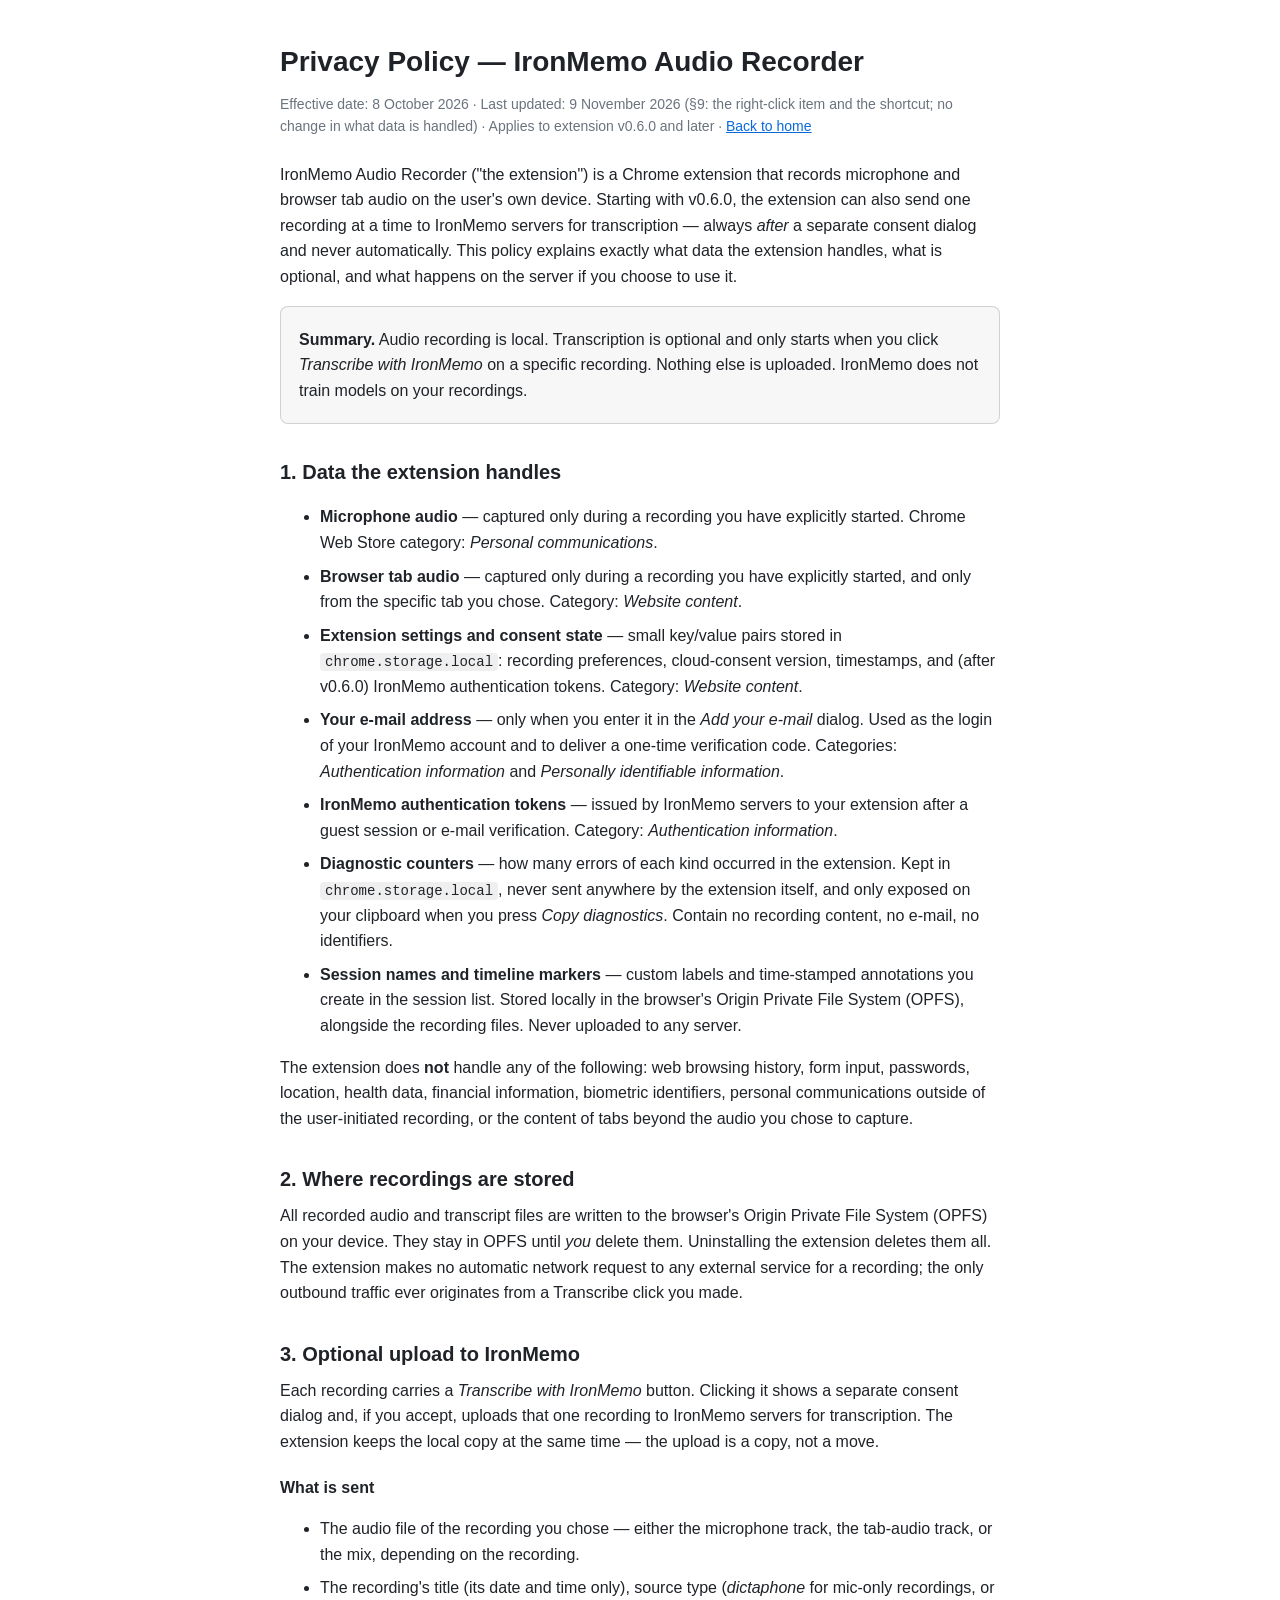
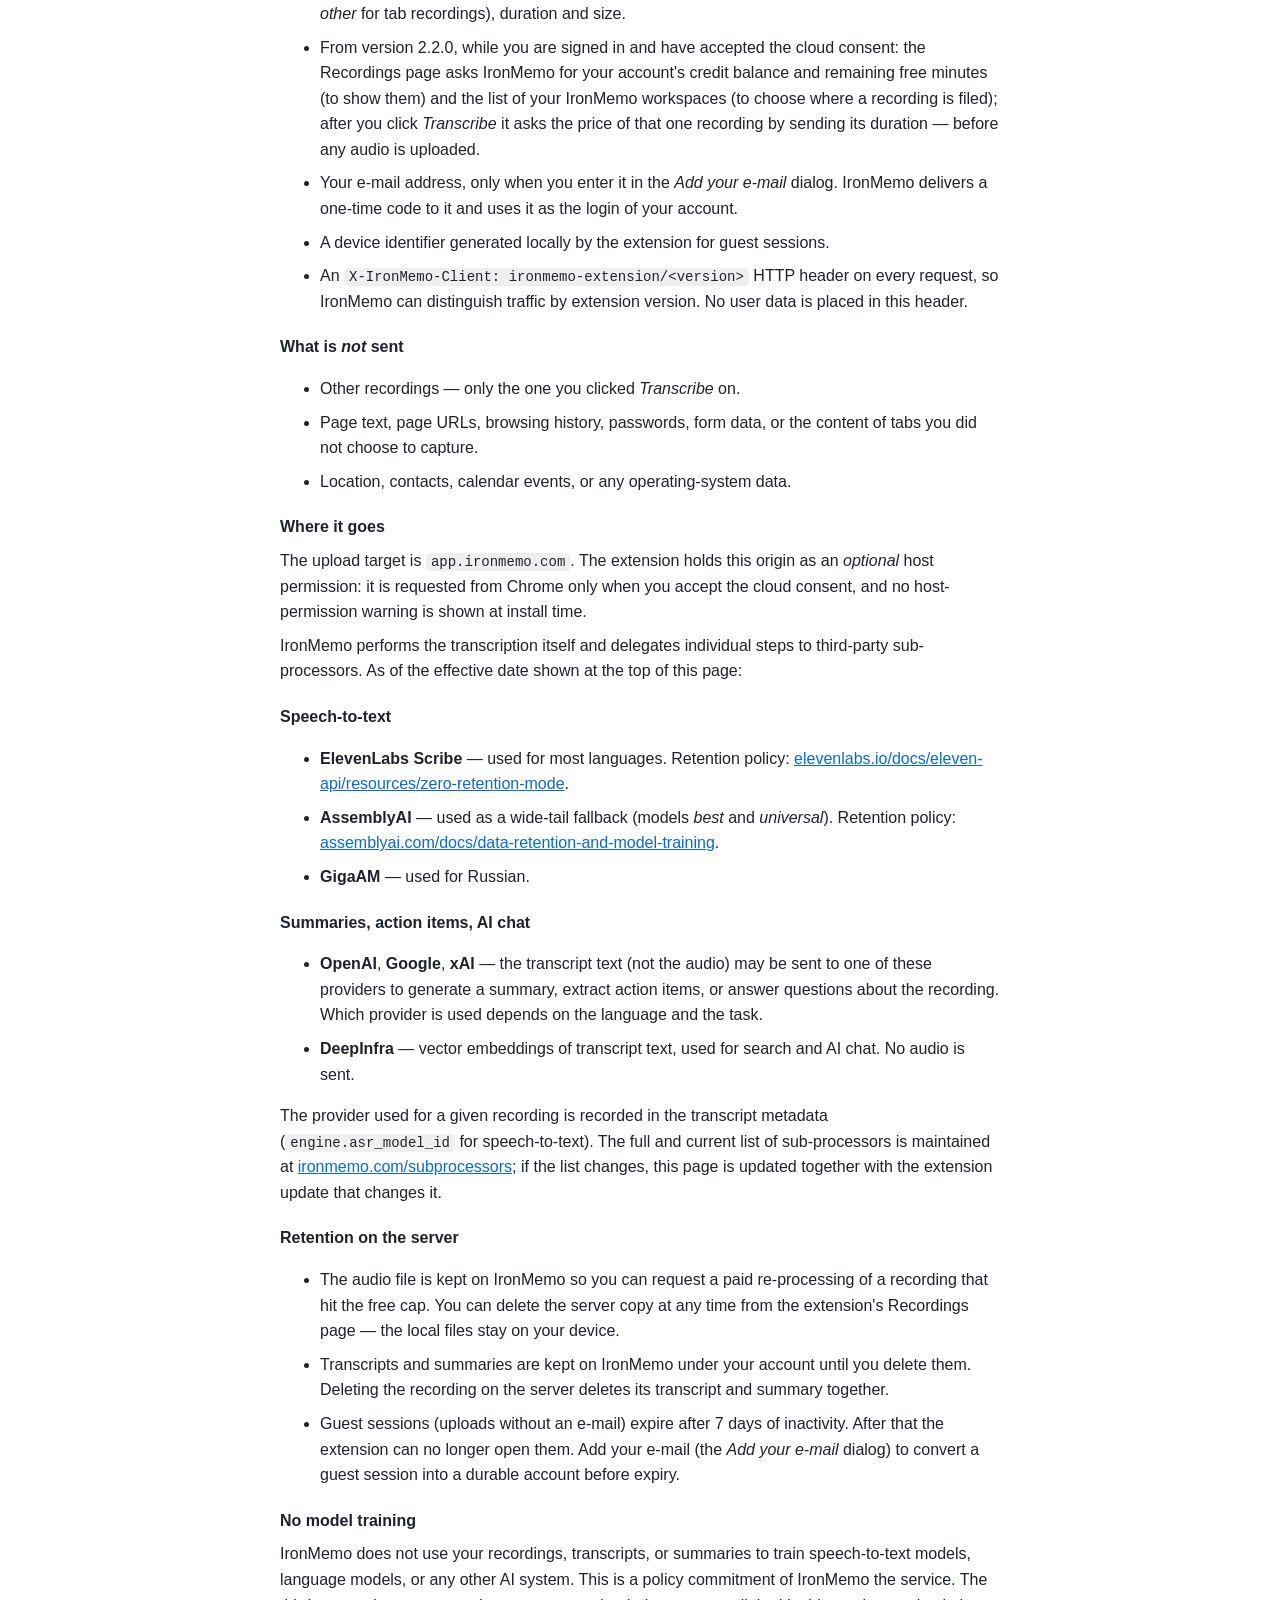
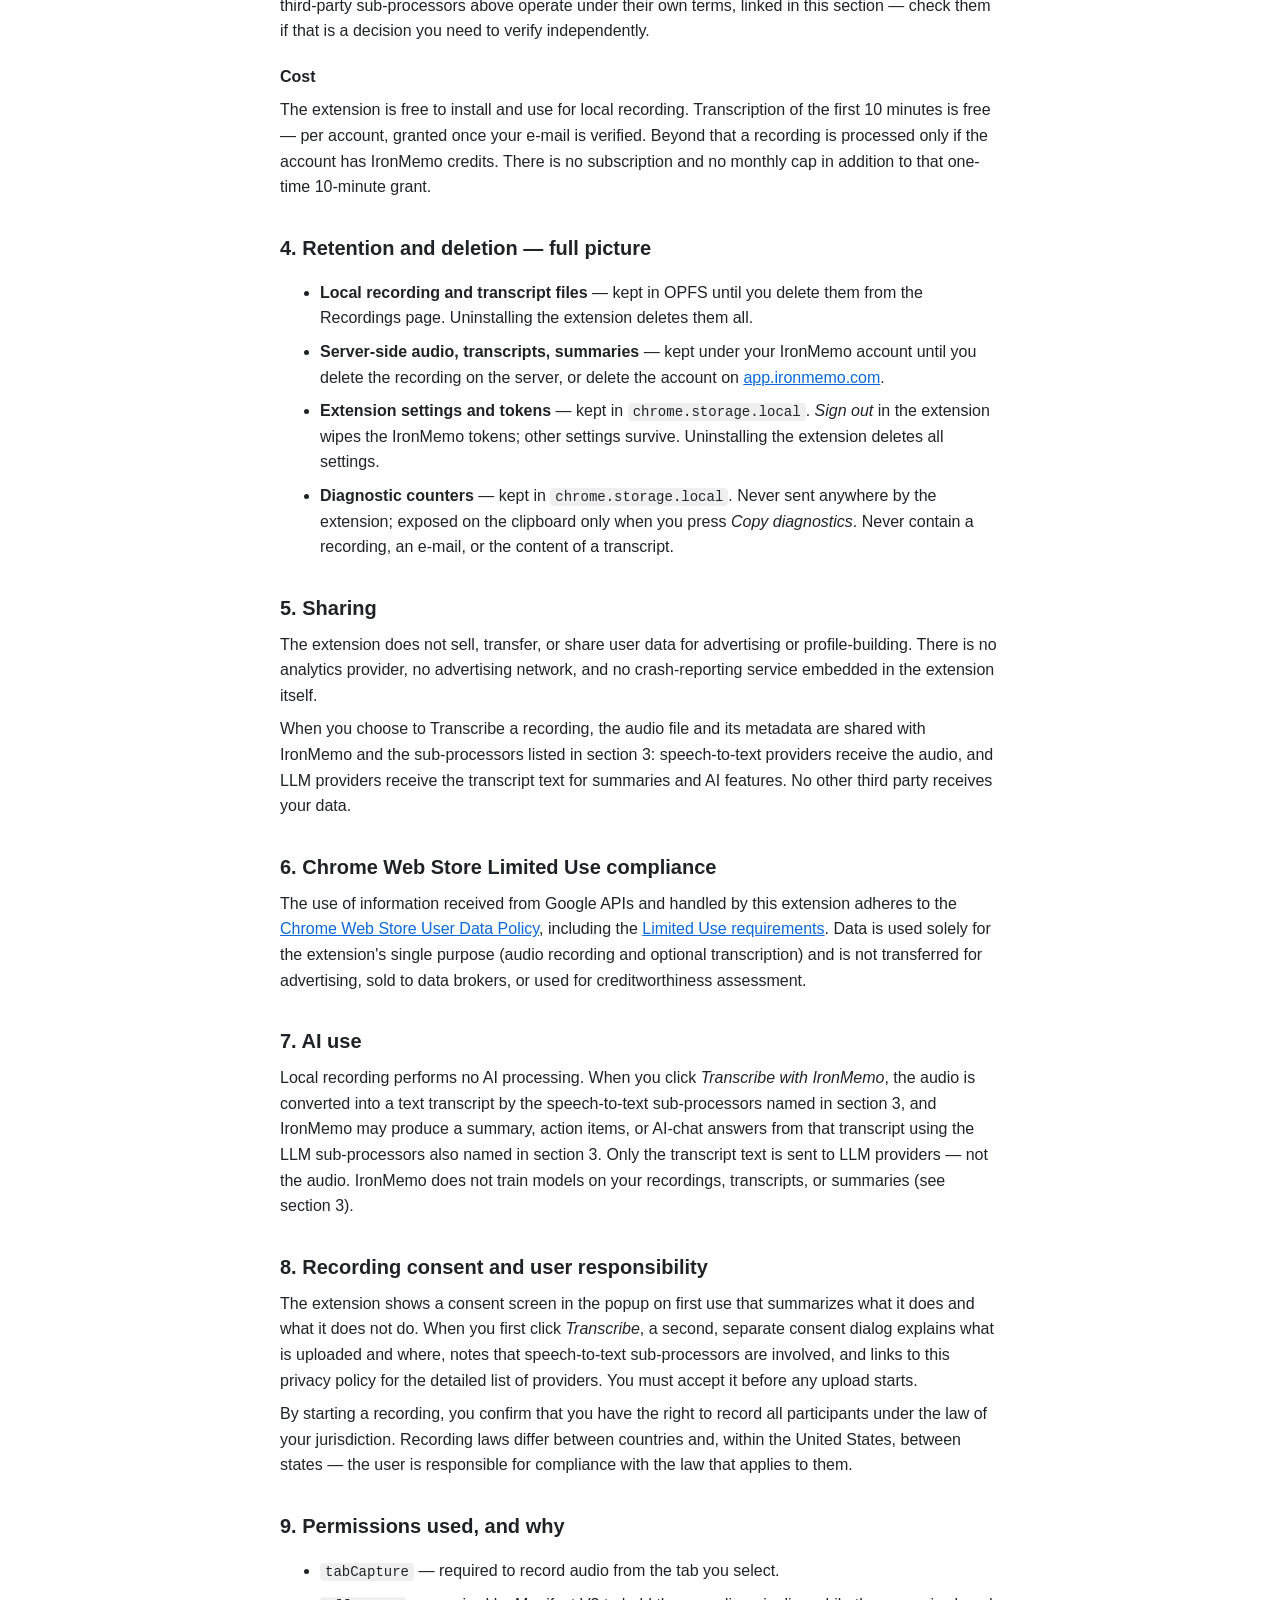
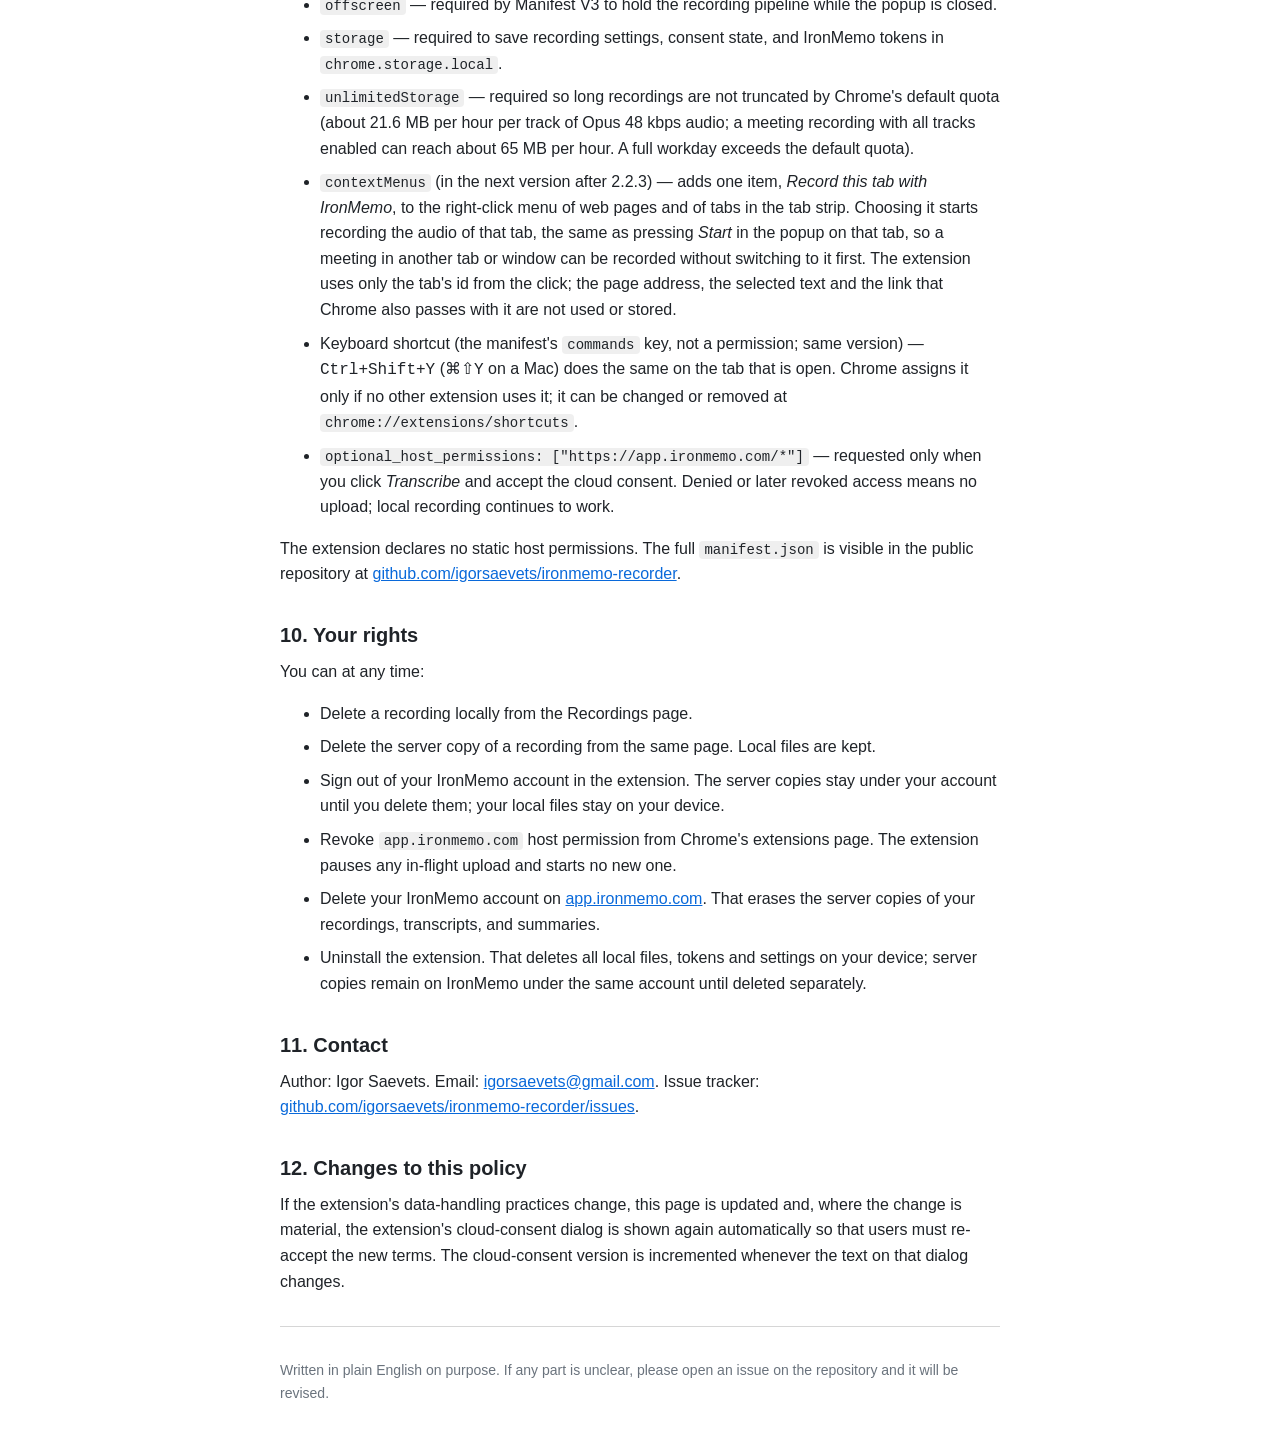
==== commit 0d9fe9a2: "feat(entry): «Record this tab» — context-menu item and Ctrl+Shift+Y shortcut (P300-28d) A right-clic" ====
--- a/docs/privacy-policy.html
+++ b/docs/privacy-policy.html
@@ -24,7 +24,7 @@
 </head>
 <body>
 <h1>Privacy Policy — IronMemo Audio Recorder</h1>
-<p class="meta">Effective date: 8 October 2026 · Applies to extension v0.6.0 and later · <a href="./">Back to home</a></p>
+<p class="meta">Effective date: 8 October 2026 · Last updated: 9 November 2026 (§9: the right-click item and the shortcut; no change in what data is handled) · Applies to extension v0.6.0 and later · <a href="./">Back to home</a></p>
 
 <p>IronMemo Audio Recorder ("the extension") is a Chrome extension that records microphone and browser tab audio on the user's own device. Starting with v0.6.0, the extension can also send one recording at a time to IronMemo servers for transcription — always <em>after</em> a separate consent dialog and never automatically. This policy explains exactly what data the extension handles, what is optional, and what happens on the server if you choose to use it.</p>
 
@@ -131,6 +131,8 @@
   <li><code>offscreen</code> — required by Manifest V3 to hold the recording pipeline while the popup is closed.</li>
   <li><code>storage</code> — required to save recording settings, consent state, and IronMemo tokens in <code>chrome.storage.local</code>.</li>
   <li><code>unlimitedStorage</code> — required so long recordings are not truncated by Chrome's default quota (about 21.6 MB per hour per track of Opus 48 kbps audio; a meeting recording with all tracks enabled can reach about 65 MB per hour. A full workday exceeds the default quota).</li>
+  <li><code>contextMenus</code> (in the next version after 2.2.3) — adds one item, <em>Record this tab with IronMemo</em>, to the right-click menu of web pages and of tabs in the tab strip. Choosing it starts recording the audio of that tab, the same as pressing <em>Start</em> in the popup on that tab, so a meeting in another tab or window can be recorded without switching to it first. The extension uses only the tab's id from the click; the page address, the selected text and the link that Chrome also passes with it are not used or stored.</li>
+  <li>Keyboard shortcut (the manifest's <code>commands</code> key, not a permission; same version) — <kbd>Ctrl+Shift+Y</kbd> (<kbd>⌘⇧Y</kbd> on a Mac) does the same on the tab that is open. Chrome assigns it only if no other extension uses it; it can be changed or removed at <code>chrome://extensions/shortcuts</code>.</li>
   <li><code>optional_host_permissions: ["https://app.ironmemo.com/*"]</code> — requested only when you click <em>Transcribe</em> and accept the cloud consent. Denied or later revoked access means no upload; local recording continues to work.</li>
 </ul>
 
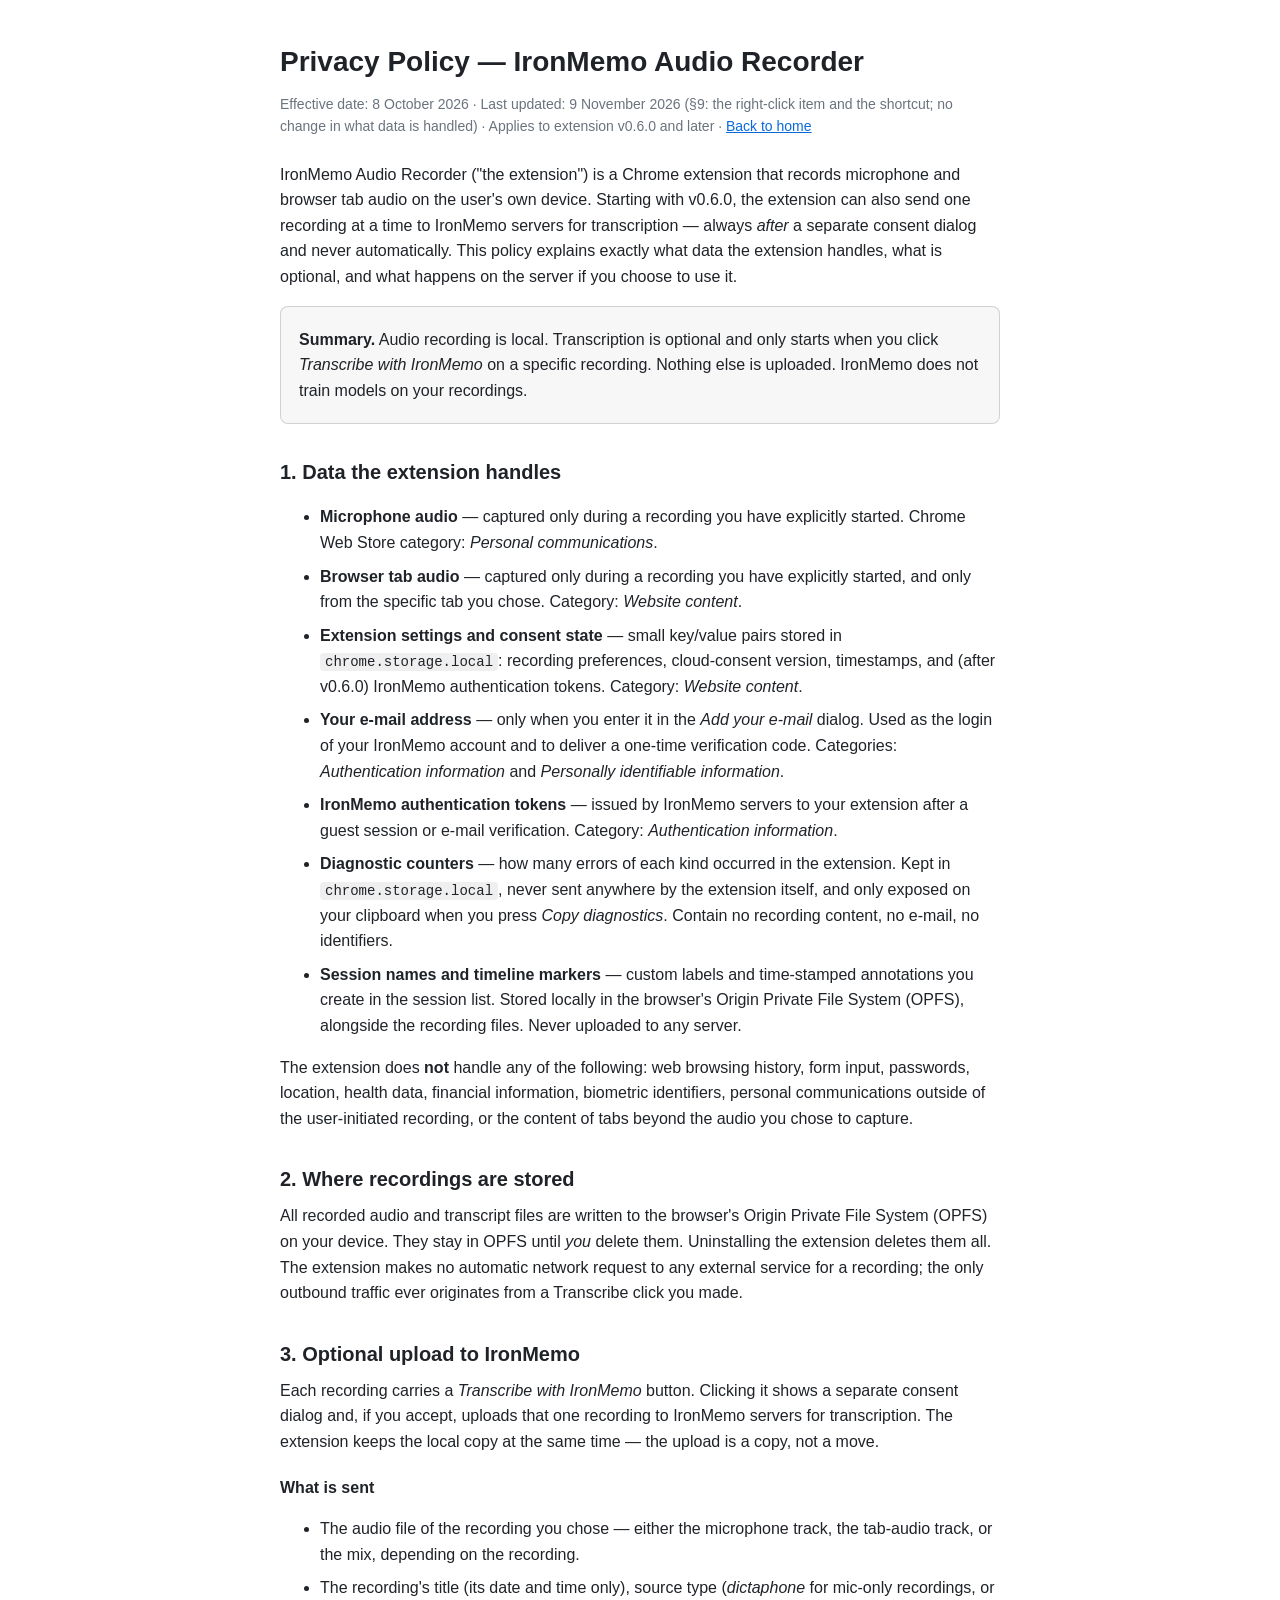
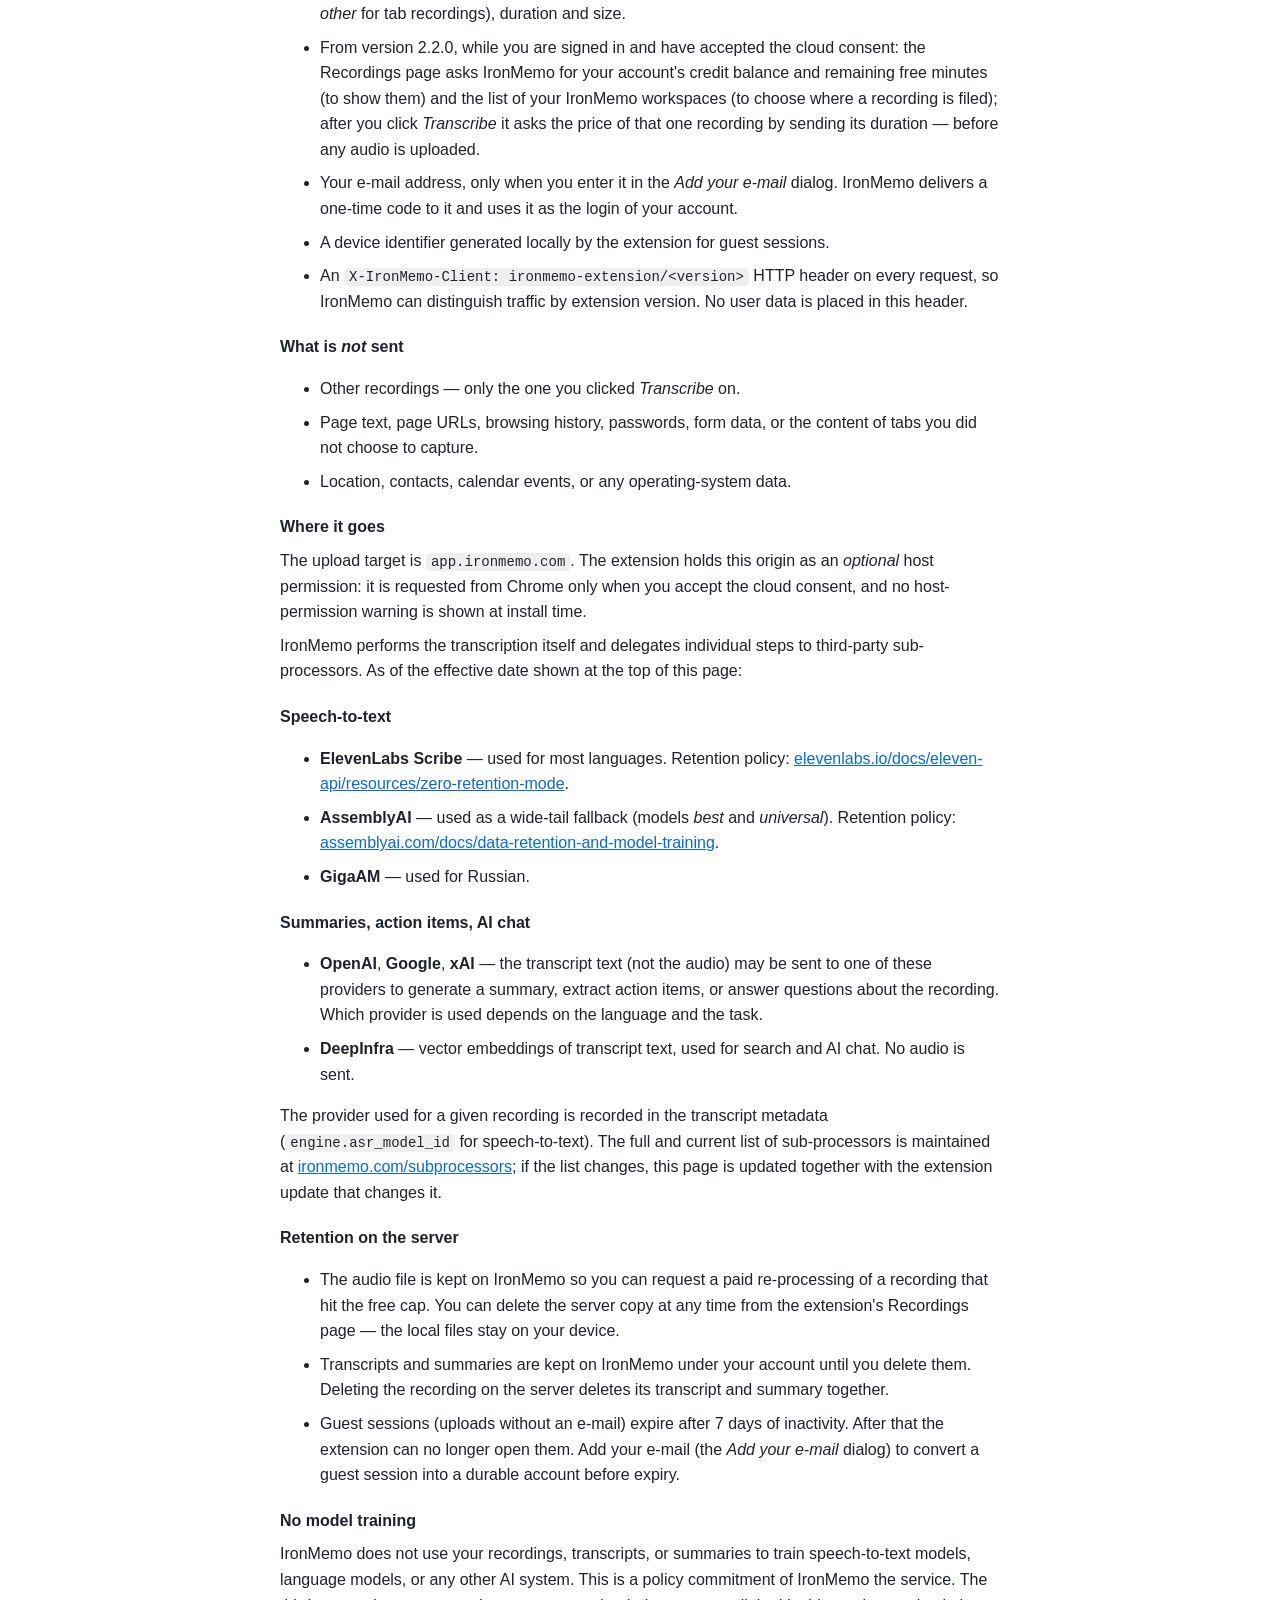
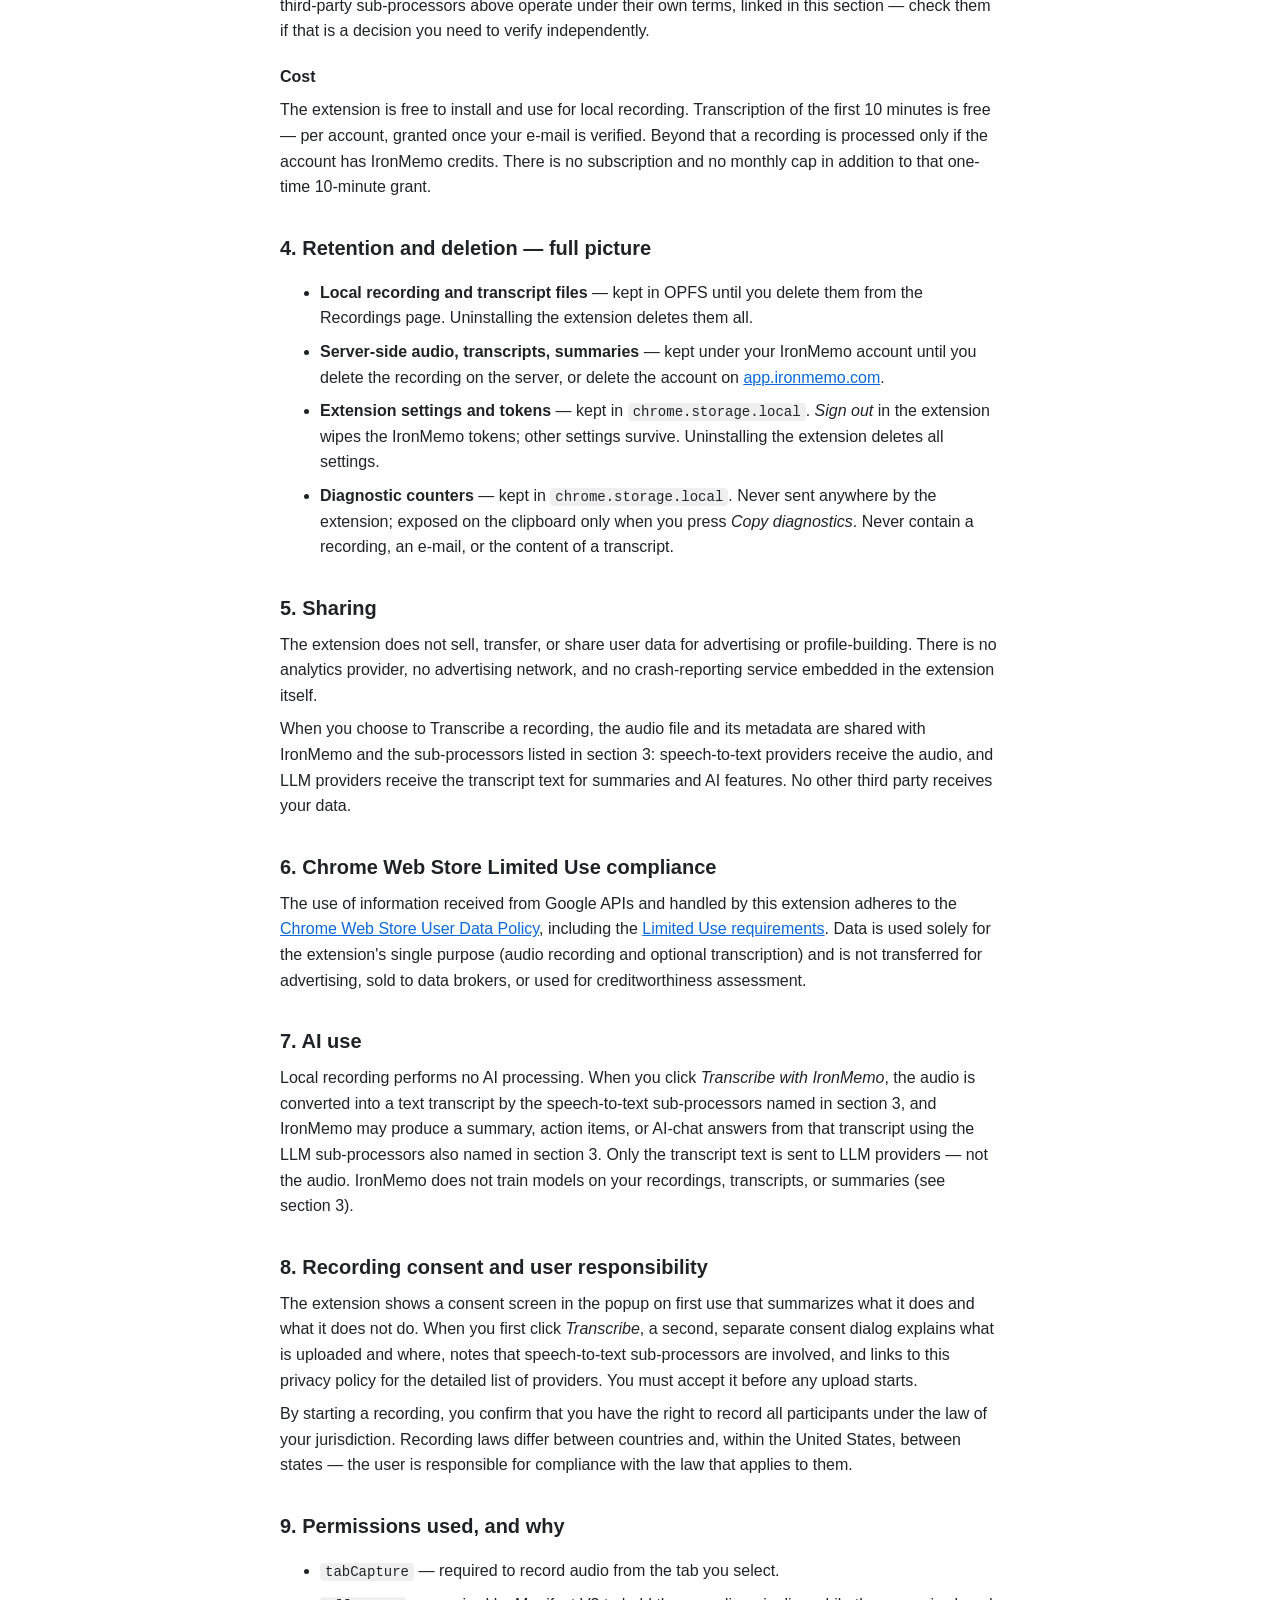
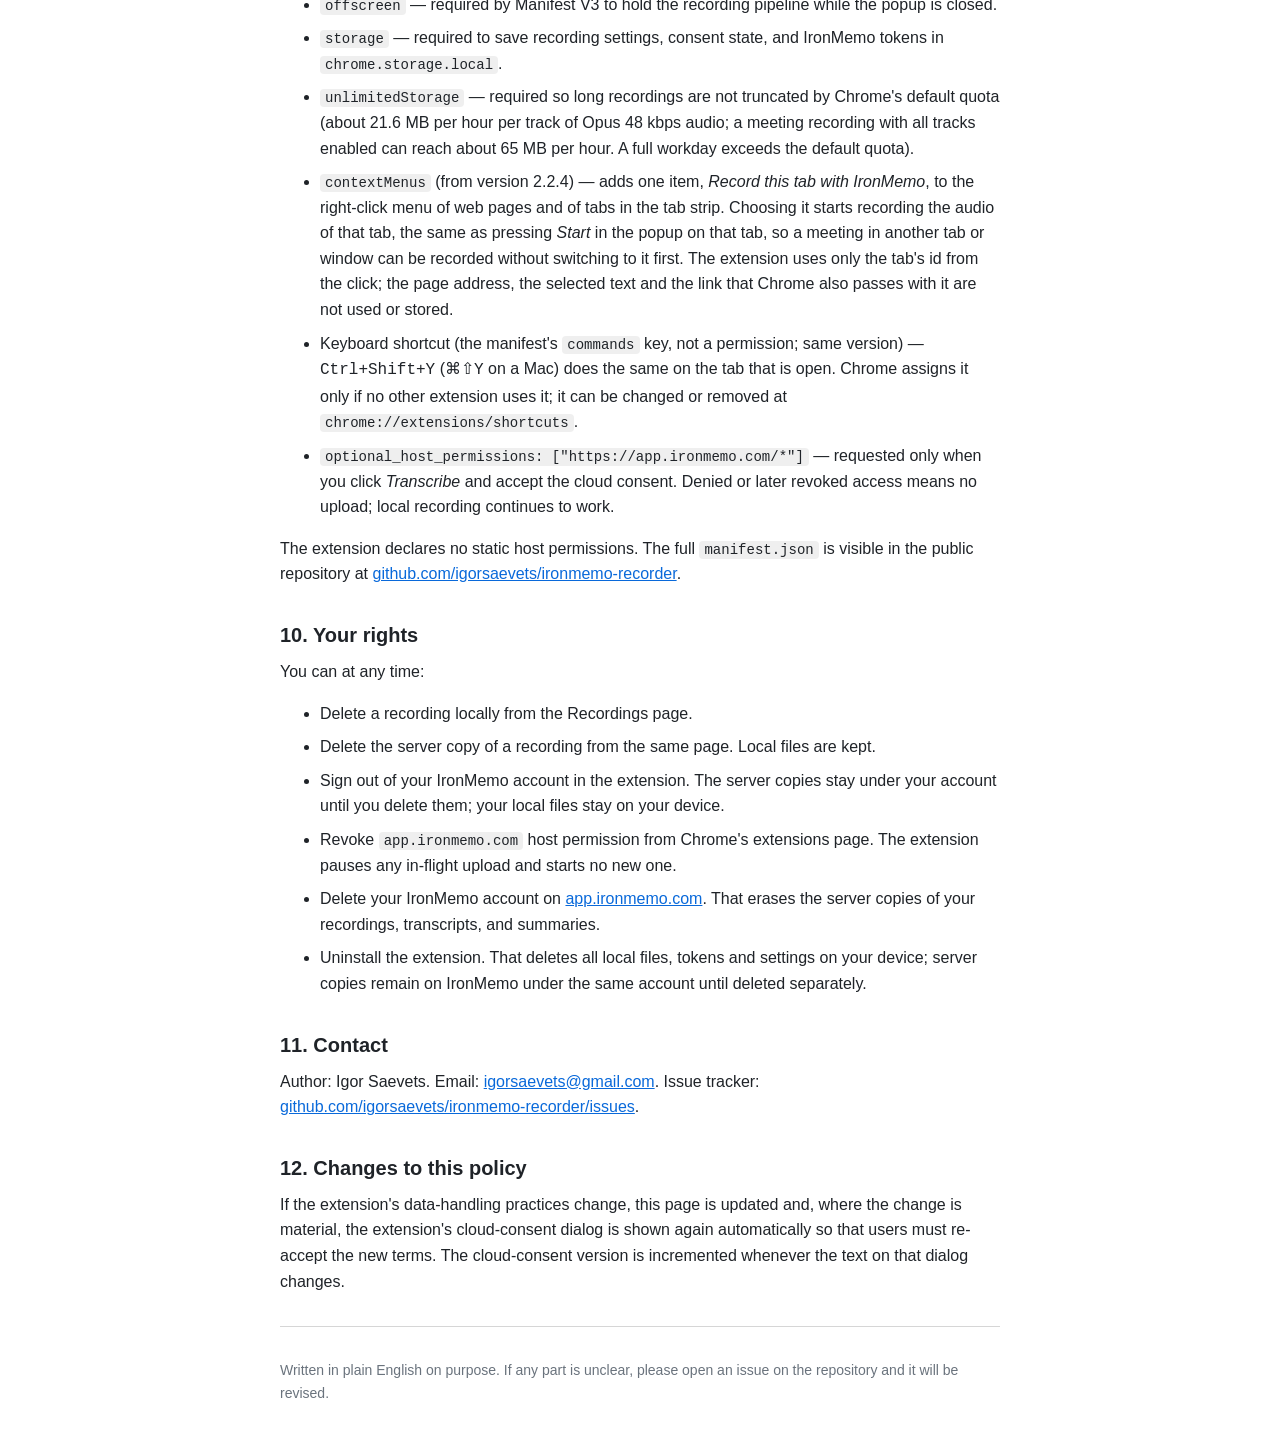
==== commit b0b2d808: "release: v2.2.4 — manifest bump, listing «New in 2.2.4», store record (P300-28e) - manifest 2.2.3 → " ====
--- a/docs/privacy-policy.html
+++ b/docs/privacy-policy.html
@@ -131,7 +131,7 @@
   <li><code>offscreen</code> — required by Manifest V3 to hold the recording pipeline while the popup is closed.</li>
   <li><code>storage</code> — required to save recording settings, consent state, and IronMemo tokens in <code>chrome.storage.local</code>.</li>
   <li><code>unlimitedStorage</code> — required so long recordings are not truncated by Chrome's default quota (about 21.6 MB per hour per track of Opus 48 kbps audio; a meeting recording with all tracks enabled can reach about 65 MB per hour. A full workday exceeds the default quota).</li>
-  <li><code>contextMenus</code> (in the next version after 2.2.3) — adds one item, <em>Record this tab with IronMemo</em>, to the right-click menu of web pages and of tabs in the tab strip. Choosing it starts recording the audio of that tab, the same as pressing <em>Start</em> in the popup on that tab, so a meeting in another tab or window can be recorded without switching to it first. The extension uses only the tab's id from the click; the page address, the selected text and the link that Chrome also passes with it are not used or stored.</li>
+  <li><code>contextMenus</code> (from version 2.2.4) — adds one item, <em>Record this tab with IronMemo</em>, to the right-click menu of web pages and of tabs in the tab strip. Choosing it starts recording the audio of that tab, the same as pressing <em>Start</em> in the popup on that tab, so a meeting in another tab or window can be recorded without switching to it first. The extension uses only the tab's id from the click; the page address, the selected text and the link that Chrome also passes with it are not used or stored.</li>
   <li>Keyboard shortcut (the manifest's <code>commands</code> key, not a permission; same version) — <kbd>Ctrl+Shift+Y</kbd> (<kbd>⌘⇧Y</kbd> on a Mac) does the same on the tab that is open. Chrome assigns it only if no other extension uses it; it can be changed or removed at <code>chrome://extensions/shortcuts</code>.</li>
   <li><code>optional_host_permissions: ["https://app.ironmemo.com/*"]</code> — requested only when you click <em>Transcribe</em> and accept the cloud consent. Denied or later revoked access means no upload; local recording continues to work.</li>
 </ul>
